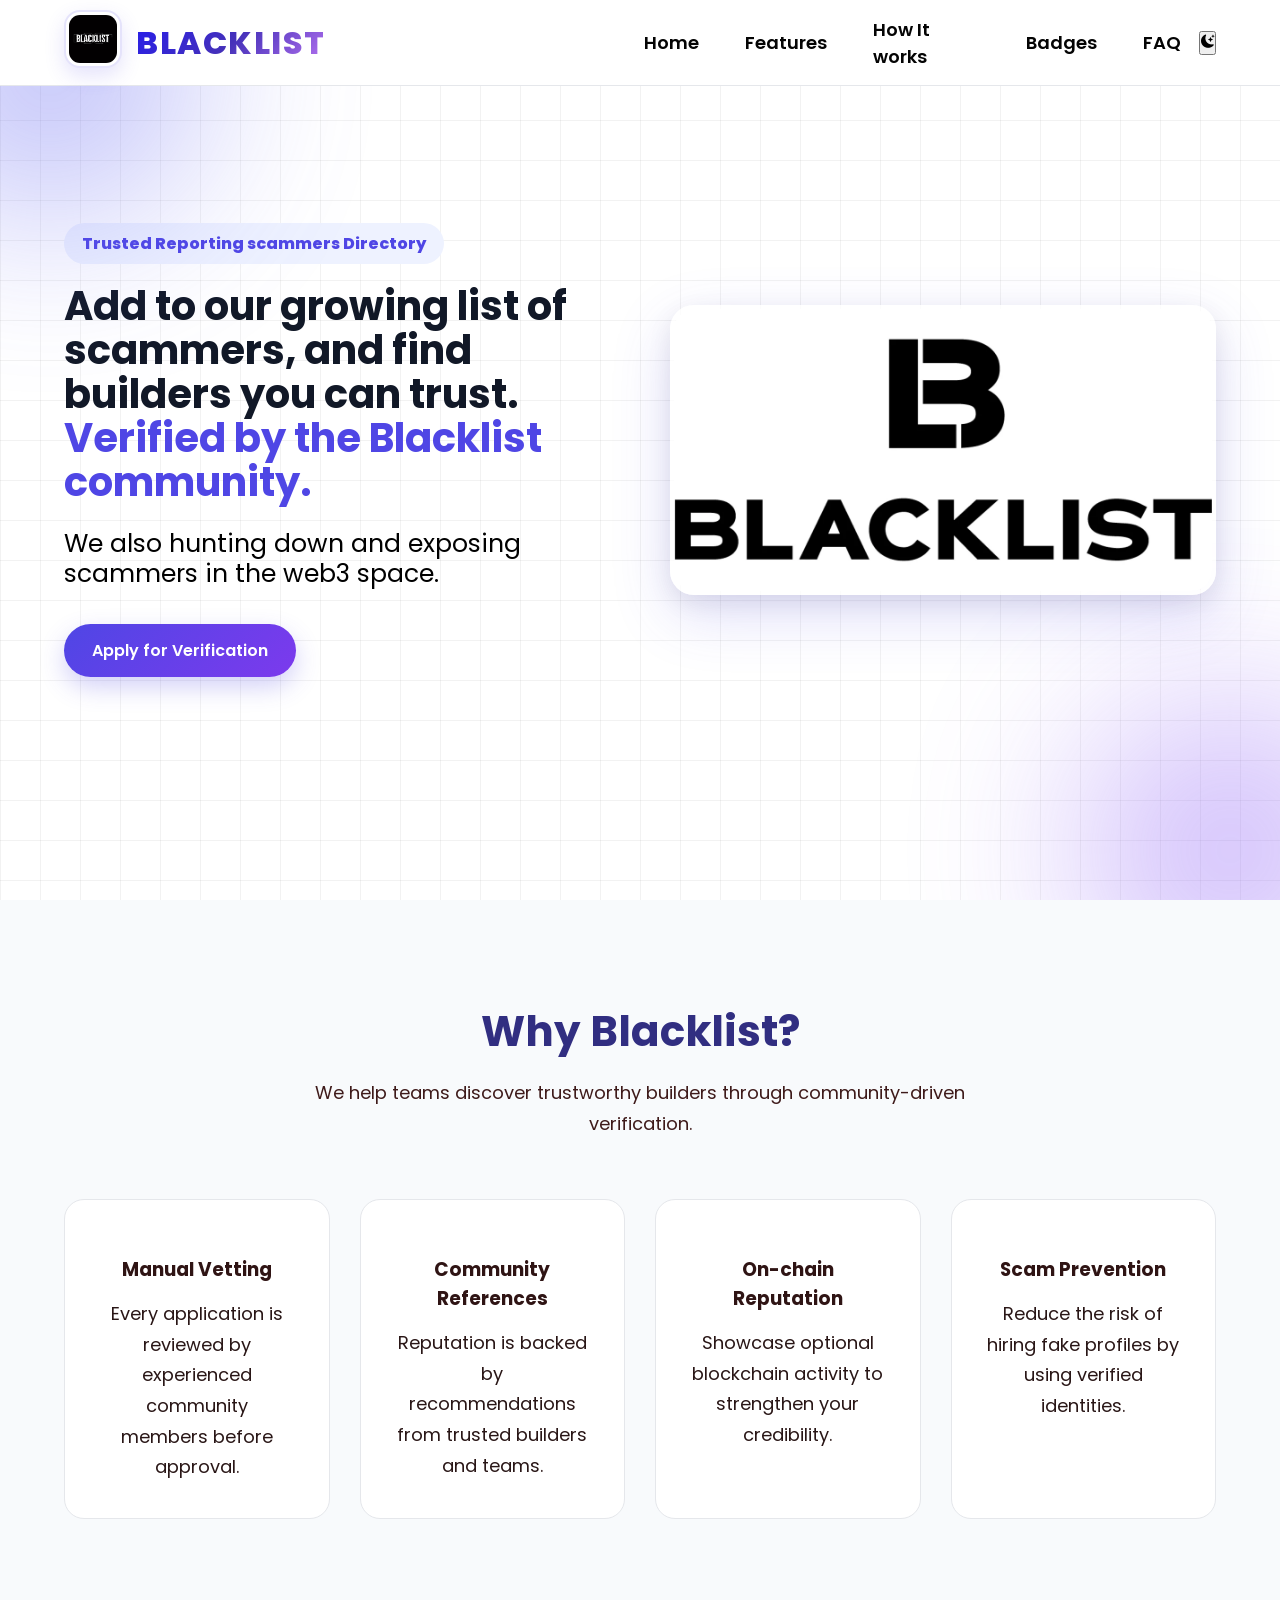
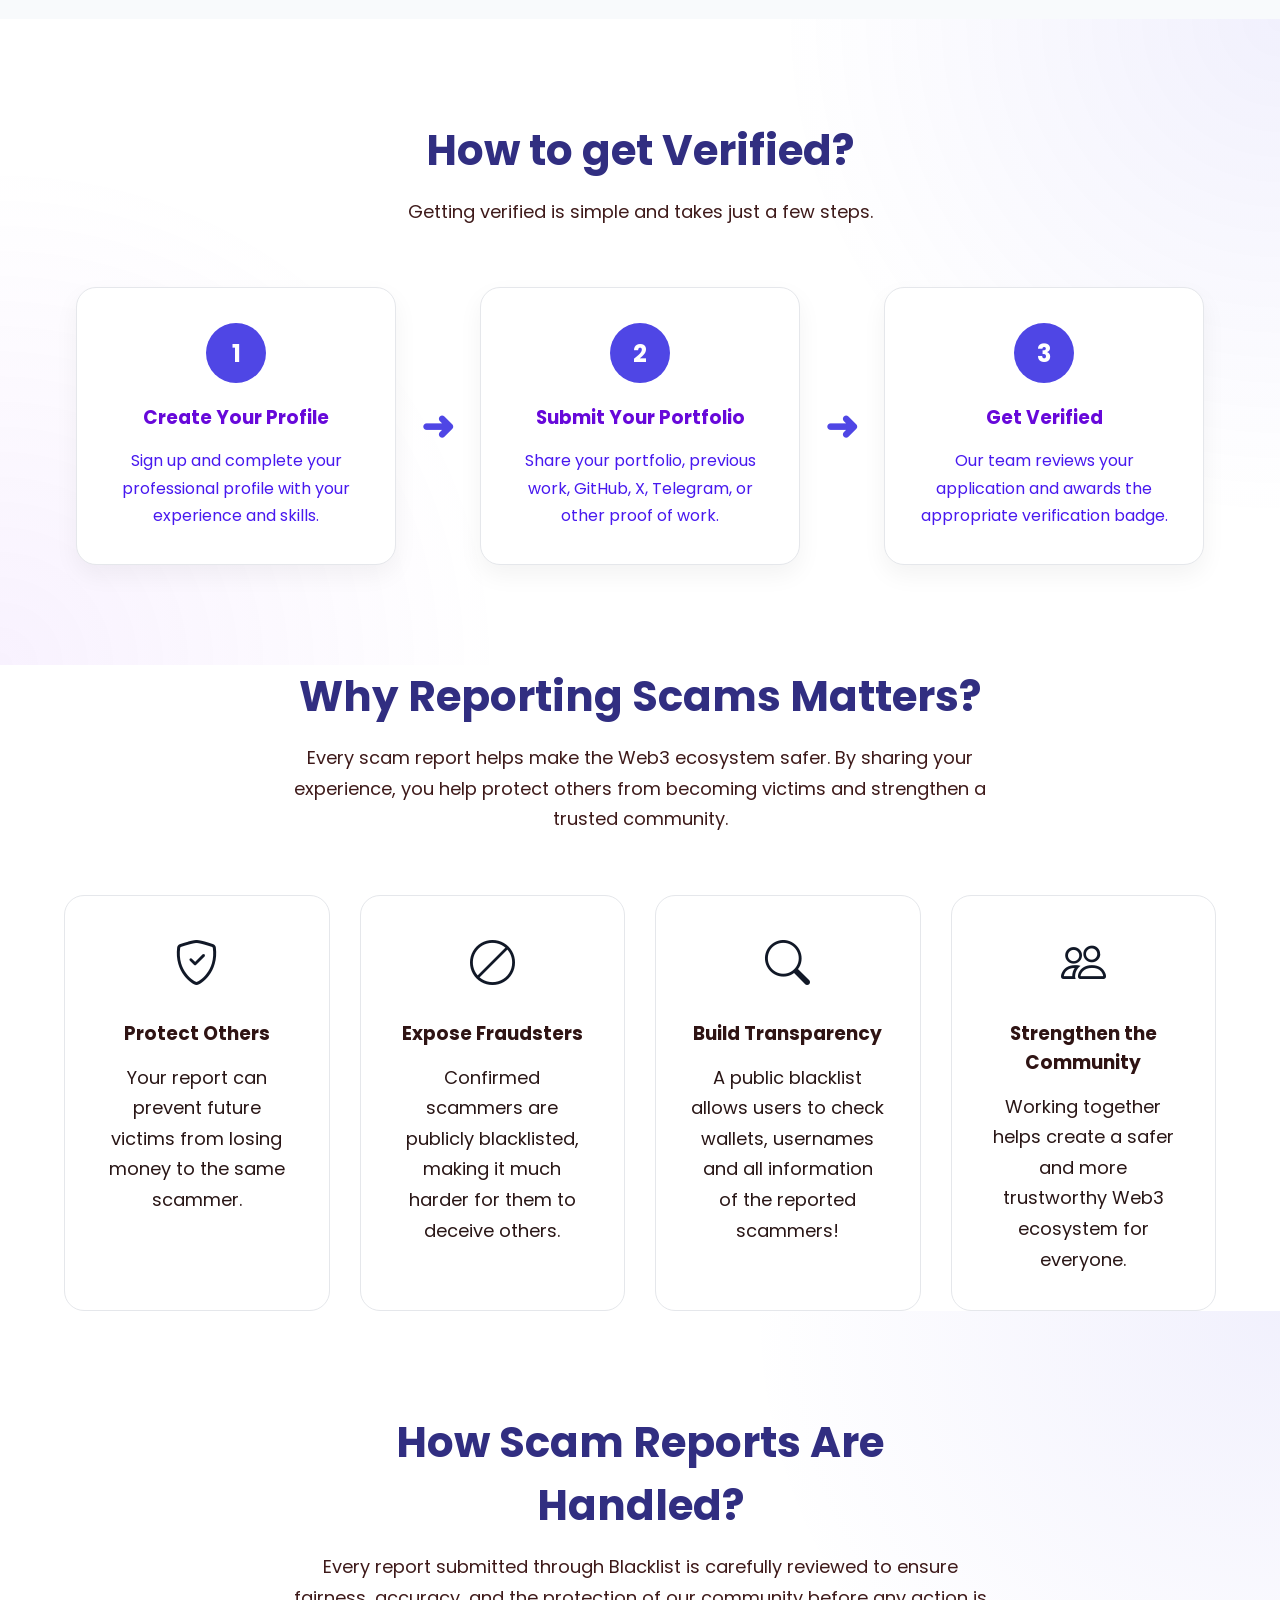
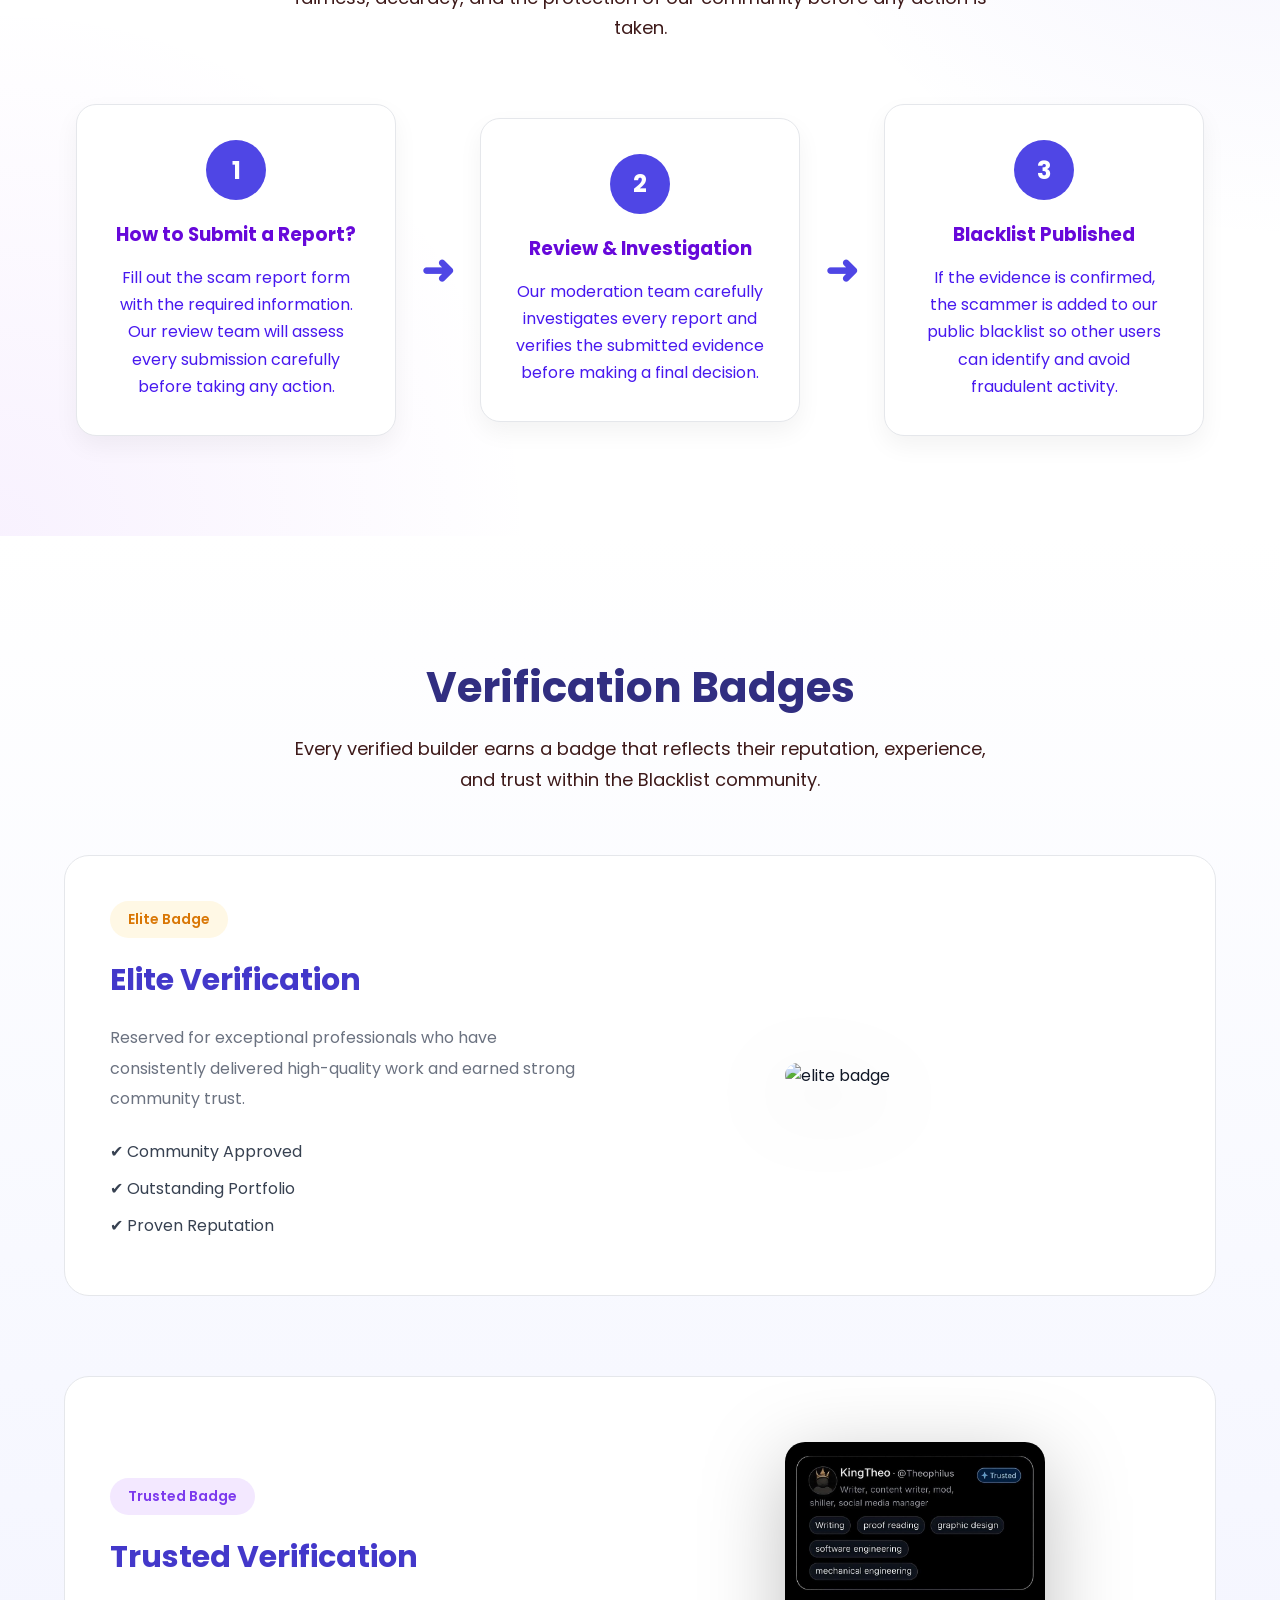
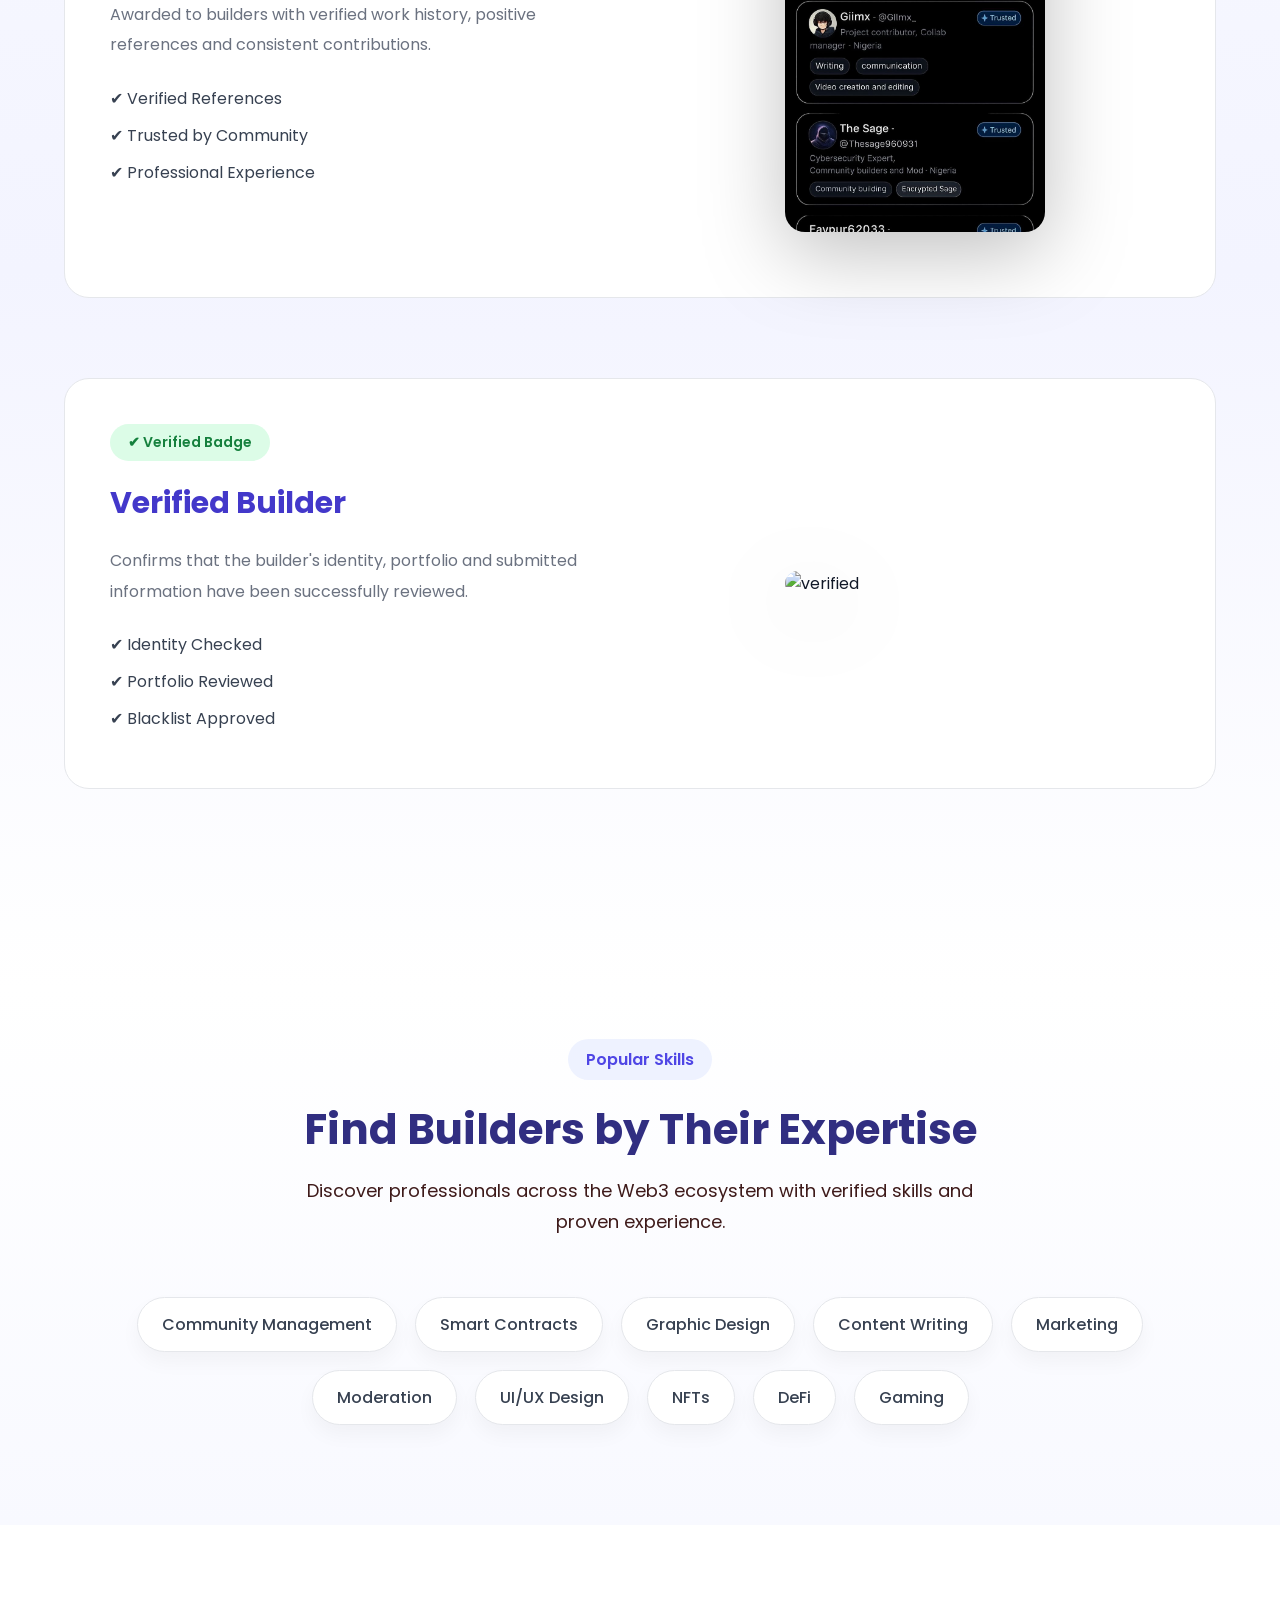
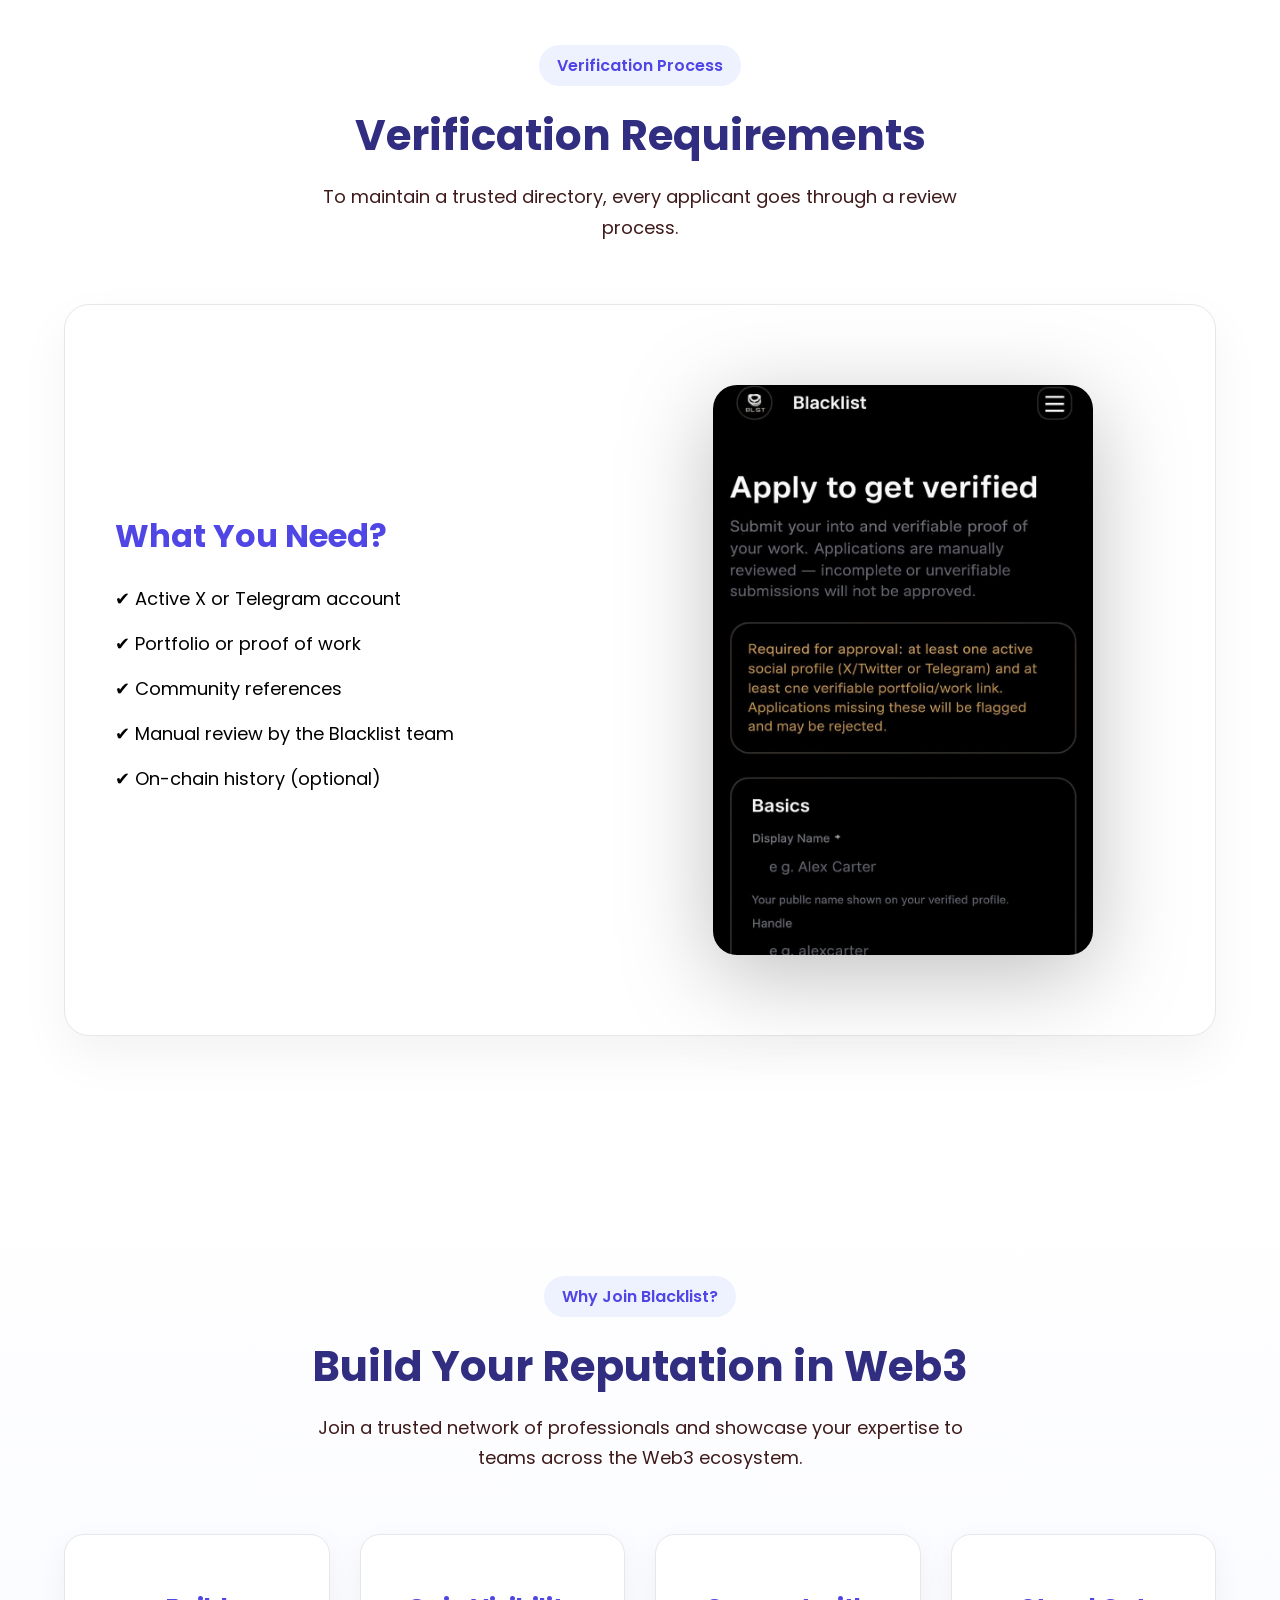
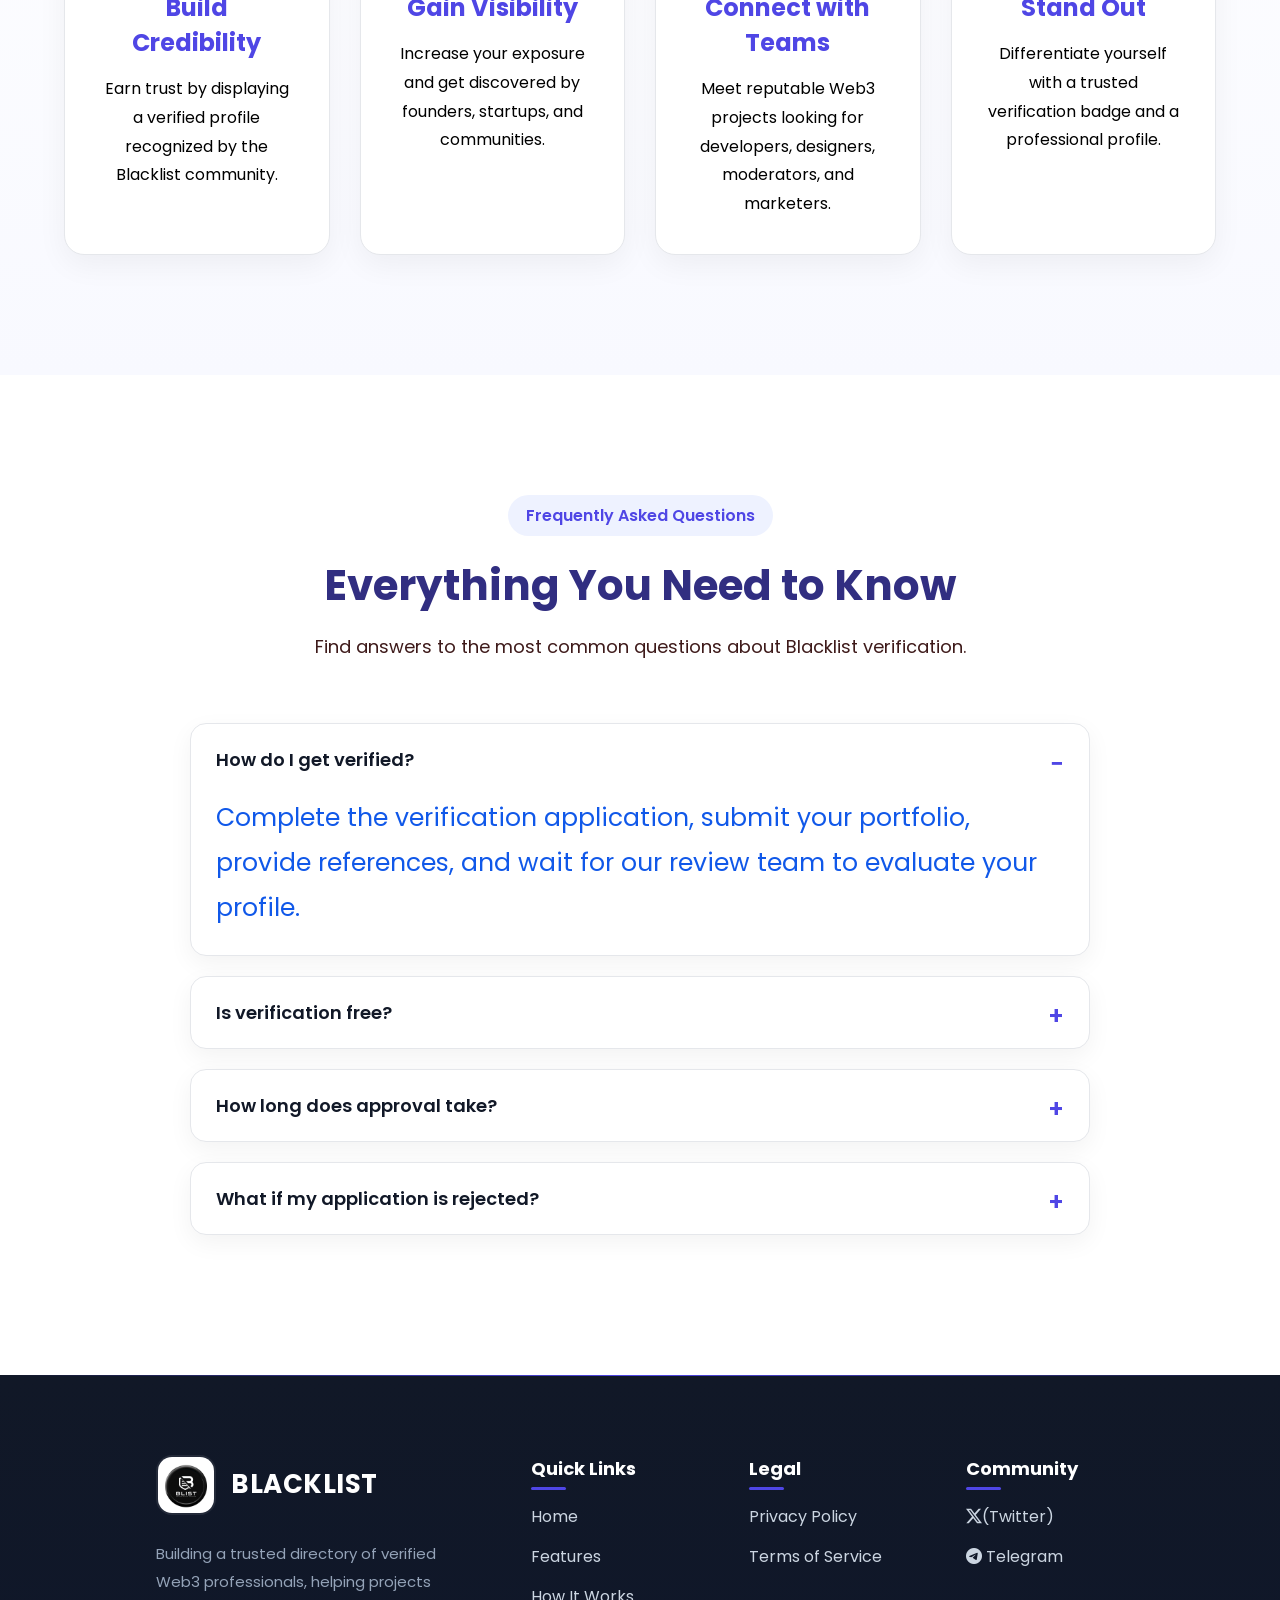
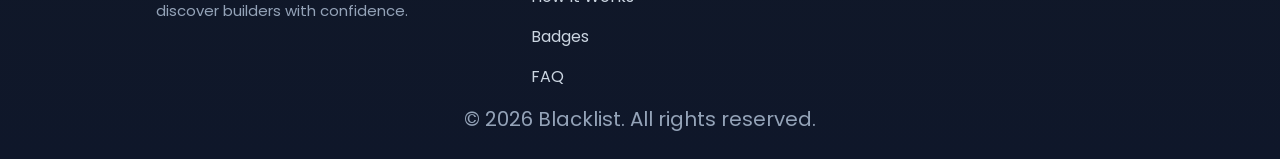
==== index.html @ cd0aa179 "Add files via upload" ====
<!DOCTYPE html>
<html lang="en">

<head>
    <meta charset="UTF-8">
    <meta name="viewport" content="width=device-width, initial-scale=1.0">
    <title>Blacklist</title>

    <link rel="stylesheet" href="https://cdn.jsdelivr.net/npm/bootstrap-icons@1.13.1/font/bootstrap-icons.min.css">

    <link rel="stylesheet" href="style.css">

    <link rel="preconnect" href="https://fonts.googleapis.com">
    <link rel="preconnect" href="https://fonts.gstatic.com" crossorigin>
    <link href="https://fonts.googleapis.com/css2?family=Poppins:wght@300;400;500;600;700&display=swap"
        rel="stylesheet">
</head>

<body>

    <header>

        <div class="container">

            <div class="brand">
                <div class="logo">
                    <img src="images/Blacklist3.jpg" alt="Blacklist Logo">
                </div>

                <h1>BLACKLIST</h1>
            </div>

            <nav id="navbar">
                <ul>
                    <li><a href="#home">Home</a></li>
                    <li><a href="#features">Features</a></li>
                    <li><a href="#works">How It works</a></li>
                    <li><a href="#badges">Badges</a></li>
                    <li><a href="#faq">FAQ</a></li>
                </ul>
            </nav>

            <button id="theme-toggle">
                <i class="bi bi-moon-stars-fill"></i>
            </button>

            <div class="menu-toggle" id="menu-toggle">☰</div>
        </div>

    </header>

    <section class="hero" id="home">

        <div class="glow glow1"></div>
        <div class="glow glow2"></div>

        <div class="container hero-content">

            <div class="hero-text">
                <span class="hero-tag">Trusted Reporting scammers Directory</span>

                <h1>
                    Add to our growing list of scammers, and find builders you can trust.
                    <span>Verified by the Blacklist community.</span>
                </h1>

                <p>
                    We also hunting down and exposing scammers in the web3 space.
                </p>

                <a href="https://verify.vampcatcoin.com" class="btn">Apply for Verification</a>
            </div>

            <div class="hero-image">
                <img src="images/blacklist2.webp" alt="Blacklist Hero">
            </div>

        </div>

    </section>

    <section class="why-blacklist" id="features">

        <div class="container">

            <div class="section-title">
                <h2>Why Blacklist?</h2>
                <p>
                    We help teams discover trustworthy builders through community-driven verification.
                </p>
            </div>

            <div class="features-grid">

                <div class="feature-card">
                    <div class="feature-icon"></div>
                    <h3>Manual Vetting</h3>
                    <p>
                        Every application is reviewed by experienced community members before approval.
                    </p>
                </div>

                <div class="feature-card">
                    <div class="feature-icon"></div>
                    <h3>Community References</h3>
                    <p>
                        Reputation is backed by recommendations from trusted builders and teams.
                    </p>
                </div>

                <div class="feature-card">
                    <div class="feature-icon"></div>
                    <h3>On-chain Reputation</h3>
                    <p>
                        Showcase optional blockchain activity to strengthen your credibility.
                    </p>
                </div>

                <div class="feature-card">
                    <div class="feature-icon"></div>
                    <h3>Scam Prevention</h3>
                    <p>
                        Reduce the risk of hiring fake profiles by using verified identities.
                    </p>
                </div>

            </div>

        </div>

    </section>

    <section class="how-it-works" id="works">

        <div class="container">

            <div class="section-title">
                <h2>How to get Verified?</h2>

                <p>
                    Getting verified is simple and takes just a few steps.
                </p>
            </div>

            <div class="steps">

                <div class="step-card">
                    <div class="step-number">1</div>

                    <h3>Create Your Profile</h3>

                    <p>
                        Sign up and complete your professional profile with your experience and skills.
                    </p>
                </div>

                <div class="arrow">➜</div>

                <div class="step-card">
                    <div class="step-number">2</div>

                    <h3>Submit Your Portfolio</h3>

                    <p>
                        Share your portfolio, previous work, GitHub, X, Telegram, or other proof of work.
                    </p>
                </div>

                <div class="arrow">➜</div>

                <div class="step-card">
                    <div class="step-number">3</div>

                    <h3>Get Verified</h3>

                    <p>
                        Our team reviews your application and awards the appropriate verification badge.
                    </p>
                </div>

            </div>

        </div>

    </section>

    <section class="why-reporting">

        <div class="container">

            <div class="section-title">

                <h2>Why Reporting Scams Matters?</h2>

                <p>
                    Every scam report helps make the Web3 ecosystem safer. By sharing your
                    experience, you help protect others from becoming victims and strengthen
                    a trusted community.
                </p>

            </div>

            <div class="features-grid">

                <div class="feature-card">
                    <div class="feature-icon">
                        <i class="bi bi-shield-check"></i>
                    </div>

                    <h3>Protect Others</h3>

                    <p>
                        Your report can prevent future victims from losing money to the
                        same scammer.
                    </p>
                </div>

                <div class="feature-card">
                    <div class="feature-icon">
                        <i class="bi bi-ban"></i>
                    </div>

                    <h3>Expose Fraudsters</h3>

                    <p>
                        Confirmed scammers are publicly blacklisted, making it much harder
                        for them to deceive others.
                    </p>
                </div>

                <div class="feature-card">
                    <div class="feature-icon">
                        <i class="bi bi-search"></i>
                    </div>

                    <h3>Build Transparency</h3>

                    <p>
                        A public blacklist allows users to check wallets, usernames and all information of the reported
                        scammers!
                    </p>
                </div>

                <div class="feature-card">
                    <div class="feature-icon">
                        <i class="bi bi-people"></i>
                    </div>

                    <h3>Strengthen the Community</h3>

                    <p>
                        Working together helps create a safer and more trustworthy Web3
                        ecosystem for everyone.
                    </p>
                </div>

            </div>

        </div>

    </section>

    <section class="how-it-works" id="scam-reporting">

        <div class="container">

            <div class="section-title">


                <h2>How Scam Reports Are Handled?</h2>

                <p>
                    Every report submitted through Blacklist is carefully reviewed to ensure fairness,
                    accuracy, and the protection of our community before any action is taken.
                </p>

            </div>

            <div class="steps">

                <div class="step-card">
                    <div class="step-number">1</div>

                    <h3>How to Submit a Report?</h3>

                    <p>

                        Fill out the scam report form with the required information. Our review team will assess every
                        submission carefully before taking any action.

                    </p>
                </div>

                <div class="arrow">➜</div>

                <div class="step-card">
                    <div class="step-number">2</div>

                    <h3>Review & Investigation</h3>

                    <p>
                        Our moderation team carefully investigates every report and verifies the submitted
                        evidence before making a final decision.
                    </p>
                </div>

                <div class="arrow">➜</div>

                <div class="step-card">
                    <div class="step-number">3</div>

                    <h3>Blacklist Published</h3>

                    <p>
                        If the evidence is confirmed, the scammer is added to our public blacklist so other
                        users can identify and avoid fraudulent activity.
                    </p>
                </div>

            </div>

        </div>

    </section>


    <section class="badge-system" id="badges">

        <div class="container">

            <div class="section-title">
                <h2>Verification Badges</h2>
                <p>
                    Every verified builder earns a badge that reflects their reputation,
                    experience, and trust within the Blacklist community.
                </p>
            </div>


            <div class="badge-card">

                <div class="badge-content">

                    <span class="badge-label elite-label">Elite Badge</span>

                    <h3>Elite Verification</h3>

                    <p>
                        Reserved for exceptional professionals who have consistently
                        delivered high-quality work and earned strong community trust.
                    </p>

                    <ul>
                        <li>✔ Community Approved</li>
                        <li>✔ Outstanding Portfolio</li>
                        <li>✔ Proven Reputation</li>
                    </ul>

                </div>

                <div class="badge-image">
                    <img src="images/Badges1.jpg" alt="elite badge">
                </div>

            </div>


            <div class="badge-card reverse">

                <div class="badge-image">
                    <img src="images/Badge2.jpg" alt="trust badge">
                </div>

                <div class="badge-content">

                    <span class="badge-label trusted-label">Trusted Badge</span>

                    <h3>Trusted Verification</h3>

                    <p>
                        Awarded to builders with verified work history,
                        positive references and consistent contributions.
                    </p>

                    <ul>
                        <li>✔ Verified References</li>
                        <li>✔ Trusted by Community</li>
                        <li>✔ Professional Experience</li>
                    </ul>

                </div>

            </div>


            <div class="badge-card">

                <div class="badge-content">

                    <span class="badge-label verified-label">✔ Verified Badge</span>

                    <h3>Verified Builder</h3>

                    <p>
                        Confirms that the builder's identity, portfolio and
                        submitted information have been successfully reviewed.
                    </p>

                    <ul>
                        <li>✔ Identity Checked</li>
                        <li>✔ Portfolio Reviewed</li>
                        <li>✔ Blacklist Approved</li>
                    </ul>

                </div>

                <div class="badge-image">
                    <img src="images/Badges1.jpg" alt="verified">
                </div>

            </div>

        </div>

    </section>

    <section class="skills-showcase">

        <div class="container">

            <div class="section-title">

                <span class="section-tag">Popular Skills</span>

                <h2>Find Builders by Their Expertise</h2>

                <p>
                    Discover professionals across the Web3 ecosystem with verified skills and proven experience.
                </p>

            </div>

            <div class="skills-cloud">

                <span>Community Management</span>
                <span>Smart Contracts</span>
                <span>Graphic Design</span>
                <span>Content Writing</span>
                <span>Marketing</span>
                <span>Moderation</span>
                <span>UI/UX Design</span>
                <span>NFTs</span>
                <span>DeFi</span>
                <span>Gaming</span>

            </div>

        </div>

    </section>

    <section class="verification-requirements" id="requirements">

        <div class="container">

            <div class="section-title">
                <span class="section-tag">Verification Process</span>

                <h2>Verification Requirements</h2>

                <p>
                    To maintain a trusted directory, every applicant goes through a review process.
                </p>
            </div>

            <div class="requirements-card">

                <div class="requirements-left">
                    <h3>What You Need?</h3>

                    <ul>
                        <li>✔ Active X or Telegram account</li>
                        <li>✔ Portfolio or proof of work</li>
                        <li>✔ Community references</li>
                        <li>✔ Manual review by the Blacklist team</li>
                        <li>✔ On-chain history (optional)</li>
                    </ul>

                </div>

                <div class="requirements-right">
                    <img src="images/Blacklist4.jpg" alt="Verification Process">
                </div>

            </div>

        </div>

    </section>

    <section class="why-join">

        <div class="container">

            <div class="section-title">

                <span class="section-tag">Why Join Blacklist?</span>

                <h2>Build Your Reputation in Web3</h2>

                <p>
                    Join a trusted network of professionals and showcase your expertise to teams across the Web3
                    ecosystem.
                </p>

            </div>

            <div class="join-grid">

                <div class="join-card">
                    <div class="join-icon"></div>

                    <h3>Build Credibility</h3>

                    <p>
                        Earn trust by displaying a verified profile recognized by the Blacklist community.
                    </p>
                </div>

                <div class="join-card">
                    <div class="join-icon"></div>

                    <h3>Gain Visibility</h3>

                    <p>
                        Increase your exposure and get discovered by founders, startups, and communities.
                    </p>
                </div>

                <div class="join-card">
                    <div class="join-icon"></div>

                    <h3>Connect with Teams</h3>

                    <p>
                        Meet reputable Web3 projects looking for developers, designers, moderators, and marketers.
                    </p>
                </div>

                <div class="join-card">
                    <div class="join-icon"></div>

                    <h3>Stand Out</h3>

                    <p>
                        Differentiate yourself with a trusted verification badge and a professional profile.
                    </p>
                </div>

            </div>

        </div>

    </section>

    <section class="faq" id="faq">

        <div class="container">

            <div class="section-title">

                <span class="section-tag">Frequently Asked Questions</span>

                <h2>Everything You Need to Know</h2>

                <p>
                    Find answers to the most common questions about Blacklist verification.
                </p>

            </div>

            <div class="faq-container">

                <details class="faq-item" open>
                    <summary>How do I get verified?</summary>

                    <p>
                        Complete the verification application, submit your portfolio,
                        provide references, and wait for our review team to evaluate your profile.
                    </p>
                </details>

                <details class="faq-item">
                    <summary>Is verification free?</summary>

                    <p>
                        Yes. During the initial launch, verification is completely free for all applicants.
                    </p>
                </details>

                <details class="faq-item">
                    <summary>How long does approval take?</summary>

                    <p>
                        Most applications are reviewed within working days, depending on application volume.
                    </p>
                </details>

                <details class="faq-item">
                    <summary>What if my application is rejected?</summary>

                    <p>
                        You'll receive feedback where possible and give you a chance to improve your application before
                        submitting again.
                    </p>
                </details>

            </div>

        </div>

    </section>


    <footer class="footer">

        <div class="container">

            <div class="footer-grid">

                <div class="footer-brand">

                    <div class="footer-logo">
                        <img src="images/Blacklist.jpeg" alt="Blacklist Logo">
                        <h3>BLACKLIST</h3>
                    </div>

                    <p>
                        Building a trusted directory of verified Web3 professionals,
                        helping projects discover builders with confidence.
                    </p>

                </div>

                <div class="footer-links">

                    <h4>Quick Links</h4>

                    <ul>
                        <li><a href="#home">Home</a></li>
                        <li><a href="#features">Features</a></li>
                        <li><a href="#works">How It Works</a></li>
                        <li><a href="#badges">Badges</a></li>
                        <li><a href="#faq">FAQ</a></li>
                    </ul>

                </div>

                <div class="footer-links">

                    <h4>Legal</h4>

                    <ul>
                        <li><a href="privacy.html">Privacy Policy</a></li>
                        <li><a href="terms.html">Terms of Service</a></li>
                    </ul>

                </div>

                <div class="footer-links">

                    <h4>Community</h4>

                    <ul>

                        <li>
                            <a href="https://x.com/blistSOL" target="_blank">
                                <i class="bi bi-twitter-x"></i>(Twitter)
                            </a>
                        </li>

                        <li>
                            <a href="https://t.me/VampCatCoinSOL" target="_blank">
                                <i class="bi bi-telegram"></i> Telegram
                            </a>
                        </li>
                    </ul>

                </div>

            </div>

            <div class="footer-bottom">

                <p>
                    © 2026 Blacklist. All rights reserved.
                </p>
            </div>

        </div>

    </footer>

    <script src="script.js"></script>

</body>

</html>
---- style.css ----
*{
    margin:0;
    padding:0;
    box-sizing:border-box;
    font-family:Poppins,sans-serif;
}

body{
    background:#fff;
    color:#111827;
}

.container{
    width:90%;
    max-width:1200px;
    margin:auto;
}


header{
    position:fixed;
    top:0;
    left:0;
    width:100%;
    background:#fff;
    border-bottom:1px solid #e5e7eb;
    z-index:1000;
}

header .container{
    display:flex;
    align-items:center;
    height:85px;
}

.brand{
    display:flex;
    align-items:center;
    gap:14px;
}

.logo img{
    width:58px;
    height:58px;
    object-fit:cover;
    border-radius:16px;
    border:2px solid rgba(79,70,229,.15);
    padding:3px;
    background:#fff;
    box-shadow:0 8px 20px rgba(79,70,229,.15);
    transition:all .35s ease;
}

.logo img:hover{
    transform:rotate(-5deg) scale(1.08);
    box-shadow:0 12px 30px rgba(79,70,229,.25);
}

.brand h1{
    font-size:32px;
    font-weight:800;
    letter-spacing:1.5px;
    text-transform:uppercase;

    background:linear-gradient(135deg,#281ee8,#4531b9,#b170ee);
    -webkit-background-clip:text;
    background-clip:text;
    -webkit-text-fill-color:transparent;

    margin:0;
    line-height:1;
}


nav{
    margin-left: 300px; 
}

nav ul{
    display:flex;
    align-items:center;
    list-style:none;
    gap:10px;
}

nav ul li a{
    display:block;
    padding:10px 18px;
    border-radius:50px;
    text-decoration:none;
    color:#040404;
    font-size:18px;
    font-weight:600;
    transition:all .3s ease;
}

nav ul li a:hover{
    background:#EEF2FF;
    color:#1d13dc;
}


.hero{
    position:relative;
    overflow:hidden;
    min-height:100vh;
    display:flex;
    align-items:center;
    background:#fff;
    background-image:
        linear-gradient(rgba(0,0,0,.05) 1px, transparent 1px),
        linear-gradient(90deg, rgba(0,0,0,.05) 1px, transparent 1px);
    background-size:40px 40px;
}

.hero-content{
    display:flex;
    justify-content:space-between;
    align-items:center;
    gap:60px;
}

.hero-text{
    flex:1;
}

.hero-tag{
    display:inline-block;
    padding:8px 18px;
    border-radius:30px;
    background:#eef2ff;
    color:#4f46e5;
    margin-bottom:20px;
    font-weight:800;
    cursor:pointer;

    transition:
        transform 0.35s ease,
        box-shadow 0.35s ease,
        background 0.35s ease,
        color 0.35s ease;
}

.hero-tag:hover{
    background:linear-gradient(135deg, #6366f1, #8b5cf6);
    color:#fff;
    transform:translateY(-4px) scale(1.05);
    box-shadow:
        0 12px 30px rgba(99,102,241,.35),
        0 4px 10px rgba(0,0,0,.12);
}

.hero-tag:active{
    transform:translateY(-1px) scale(0.98);
}

.hero h1{
    font-size:40px;
    line-height:1.1;
    margin-bottom:25px;
}

.hero h1 span{
    color:#4f46e5;
}

.hero p{
    font-size:25px;
    color:#000000;
    margin-bottom:35px;
    max-width:550px;
    line-height:1.2;
}


.hero-image{
    flex:1;
    display:flex;
    justify-content:center;
    align-items:center;
    position:relative;
}

.hero-image img{
    width:100%;
    max-width:580px;
    border-radius:24px;
    object-fit:cover;
    box-shadow:
        0 20px 60px rgba(79,70,229,.18),
        0 8px 24px rgba(0,0,0,.08);
    border:4px solid rgba(255,255,255,.8);
    transition:all .4s ease;
    animation:float 5s ease-in-out infinite;
}

.hero-image img:hover{
    transform:translateY(-10px) scale(1.9);
    box-shadow:
        0 30px 80px rgba(79,70,229,.25),
        0 12px 30px rgba(0,0,0,.12);
}

@keyframes float{

    0%{
        transform:translateY(0);
    }
    30%{
        transform:translateY(-20px);
    }
    100%{
        transform:translateY(0);
    }

}

/*================ CTA BUTTON ================*/

.btn{
    display:inline-flex;
    align-items:center;
    justify-content:center;
    padding:14px 28px;
    background:linear-gradient(135deg,#4F46E5,#7C3AED);
    color:#fff;
    text-decoration:none;
    font-size:16px;
    font-weight:600;
    border-radius:50px;
    box-shadow:0 10px 25px rgba(79,70,229,.25);
    transition:all .35s ease;
    cursor:pointer;
}

.btn:hover{
    transform:translateY(-3px);
    box-shadow:0 18px 35px rgba(79,70,229,.35);
    background:linear-gradient(135deg,#4338CA,#6D28D9);
}

.btn:active{
    transform:translateY(0);
    box-shadow:0 6px 15px rgba(79,70,229,.25);
}

.glow{
    position:absolute;
    width:300px;
    height:300px;
    border-radius:50%;
    filter:blur(90px);
    opacity:.4;
    animation:float 8s ease-in-out infinite;
}

.glow1{
    background:#6366f1;
    top:-80px;
    left:-100px;
}

.glow2{
    background:#8b5cf6;
    bottom:-100px;
    right:-100px;
}

@keyframes float{
    0%,100%{
        transform:translateY(0);
    }
    50%{
        transform:translateY(40px);
    }
}

.why-blacklist{
    padding:100px 0;
    background:#f8fafc;
}

.section-title{
    text-align:center;
    max-width:700px;
    margin:0 auto 60px;
}

.section-title h2{
    font-size:42px;
    margin-bottom:15px;
    color:#431d1d;
}

.section-title p{
    color:#3e1a1a;
    line-height:1.7;
    font-size:18px;
}

.features-grid{
    display:grid;
    grid-template-columns:repeat(auto-fit,minmax(250px,1fr));
    gap:30px;
}

.feature-card{
    background:#fff;
    padding:35px;
    border-radius:20px;
    text-align:center;
    transition:.3s;
    border:1px solid #e5e7eb;
}

.feature-card:hover{
    transform:translateY(-10px);
    box-shadow:0 20px 40px rgba(0, 0, 0, 0.08);
}

.feature-icon{
    font-size:45px;
    margin-bottom:20px;
}

.feature-card h3{
    margin-bottom:15px;
    color:#2f1414;
}

.feature-card p{
    color:#291616;
    line-height:1.7;
    font-size: 18px;
}

.how-it-works{
    padding:100px 0;
    background:
        radial-gradient(circle at top right, rgba(79,70,229,.08), transparent 35%),
        radial-gradient(circle at bottom left, rgba(168,85,247,.08), transparent 35%),
        #ffffff;
    }

.steps{
    display:flex;
    justify-content:center;
    align-items:center;
    gap:25px;
    flex-wrap:wrap;
}

.step-card{
    background:#fff;
    border:1px solid #e5e7eb;
    border-radius:20px;
    padding:35px;
    max-width:320px;
    text-align:center;
    transition:.3s;
    box-shadow:0 10px 25px rgba(0,0,0,.05);
}

.step-card:hover{
    transform:translateY(-8px);
    box-shadow:0 20px 40px rgba(0,0,0,.08);
}

.step-number{
    width:60px;
    height:60px;
    margin:0 auto 20px;
    border-radius:50%;
    background:#4F46E5;
    color:#fff;
    display:flex;
    align-items:center;
    justify-content:center;
    font-size:24px;
    font-weight:700;
}

.step-card h3{
    margin-bottom:15px;
    color:#6708da;
}

.step-card p{
    color:#4819ef;
    line-height:1.7;
}

.arrow{
    font-size:40px;
    color:#4F46E5;
    font-weight:bold;
}

.badge-system{
    padding:120px 0;
    position:relative;
    overflow:hidden;

    background:
    linear-gradient(
        180deg,
        #ffffff 0%,
        #f8f9ff 35%,
        #f3f4ff 65%,
        #ffffff 100%
    );
}

.badge-card{
    display:flex;
    justify-content:space-between;
    align-items:center;
    gap:80px;
    margin-bottom:80px;
    background:#fff;
    padding:45px;
    border-radius:25px;
    border:1px solid #e5e7eb;
    transition:.4s;
}

.badge-card:hover{
    transform:translateY(-8px);
    box-shadow:
    0 20px 60px rgba(79,70,229,.10);

}

.reverse{
    flex-direction:row-reverse;
}

.badge-content{

    flex:1;

}

.badge-label{

    display:inline-block;
    padding:8px 18px;
    border-radius:30px;
    margin-bottom:20px;
    font-size:14px;
    font-weight:600;

}

.elite-label{

    background:#FFF8E5;
    color:#D97706;

}

.trusted-label{

    background:#F3E8FF;
    color:#7C3AED;

}

.verified-label{

    background:#DCFCE7;
    color:#15803D;

}

.badge-content h3{

    font-size:40px;
    margin-bottom:20px;

}

.badge-content p{

    color:#6B7280;
    line-height:1.9;
    margin-bottom:25px;

}

.badge-content ul{

    list-style:none;

}

.badge-content li{

    margin:12px 0;
    color:#374151;

}

.section-title h2{
    font-size:42px;
    color:#312E81; 
    font-weight:700;
}


.badge-content h3{
    font-size:40px;
    color:#4338CA;
    font-weight:700;
    margin-bottom:20px;
}

.badge-image{
    flex:1;
    display:flex;
    justify-content:center;
    align-items:center;
    position:relative;
    padding:20px;
}

.badge-image img{
    width:100%;
    max-width:260px;
    border-radius:20px;
    object-fit:cover;
    transition:all .5s ease;
    filter:drop-shadow(0 20px 40px rgba(0,0,0,.25));
    animation:float 5s ease-in-out infinite;
}


.badge-card:hover .badge-image img{
    transform:translateY(-10px) scale(1.05);
    filter:drop-shadow(0 30px 60px rgba(0,0,0,.35));
}


@keyframes float{
    0%{
        transform:translateY(0);
    }
    50%{
        transform:translateY(-12px);
    }
    100%{
        transform:translateY(0);
    }
}

.badge-content h3{

    font-size:30px;

}


.skills-showcase{

    padding:50px 0 100px;
    background:
    linear-gradient(
        180deg,
        #ffffff,
        #f8f9ff
    );

}

.section-tag{

    display:inline-block;
    padding:8px 18px;
    border-radius:50px;
    background:#EEF2FF;
    color:#4F46E5;
    font-weight:600;
    margin-bottom:18px;

}

.skills-cloud{

    display:flex;
    justify-content:center;
    flex-wrap:wrap;
    gap:18px;
    margin-top:60px;

}

.skills-cloud span{

    padding:14px 24px;
    border-radius:50px;
    background:#ffffff;
    border:1px solid #E5E7EB;
    color:#374151;
    font-weight:500;
    cursor:pointer;
    transition:.35s;
    box-shadow:0 10px 20px rgba(0,0,0,.04);

}

.skills-cloud span:hover{

    background:#4F46E5;
    color:#ffffff;
    transform:translateY(-6px);
    box-shadow:0 15px 35px rgba(79,70,229,.25);

}

.verification-requirements{
    padding:120px 0;
    background:#ffffff;
}

.requirements-card{
    display:flex;
    align-items:center;
    justify-content:space-between;
    gap:60px;
    background:#fff;
    border:1px solid #E5E7EB;
    border-radius:25px;
    padding:50px;
    box-shadow:0 20px 50px rgba(0,0,0,.05);
}

.requirements-left{
    flex:1;
}

.requirements-left h3{
    font-size:32px;
    color:#4F46E5;
    margin-bottom:25px;
}

.requirements-left ul{
    list-style:none;
    margin-bottom:35px;
}

.requirements-left li{
    margin:18px 0;
    font-size:18px;
    color:#010101;
}

.requirements-right{
    flex:1;
    display:flex;
    justify-content:center;
    align-items:center;
    position:relative;
    padding:30px;
}

.requirements-right::before{
    content:'';
    position:absolute;
    width:340px;
    height:340px;
    background:radial-gradient(circle,
        rgba(0,255,255,.15),
        transparent 70%);
    border-radius:50%;
    filter:blur(35px);
    z-index:-1;
}

.requirements-right img{
    width:100%;
    max-width:380px;
    border-radius:24px;
    object-fit:cover;
    transition:all .5s ease;
    filter:drop-shadow(0 20px 45px rgba(0,0,0,.25));
    animation:floatImage 6s ease-in-out infinite;
}

.requirements-right img:hover{
    transform:translateY(-12px) scale(1.05);
    filter:drop-shadow(0 30px 60px rgba(0,0,0,.35));
}


@keyframes floatImage{
    0%{
        transform:translateY(0);
    }
    50%{
        transform:translateY(-12px);
    }
    100%{
        transform:translateY(0);
    }
}

.why-join{
    padding:120px 0;
    background:linear-gradient(180deg,#ffffff,#f8f9ff);
}

.join-grid{
    display:grid;
    grid-template-columns:repeat(auto-fit,minmax(250px,1fr));
    gap:30px;
    margin-top:60px;
}

.join-card{
    background:#fff;
    border:1px solid #E5E7EB;
    border-radius:20px;
    padding:35px;
    text-align:center;
    transition:.35s;
    box-shadow:0 10px 30px rgba(0,0,0,.05);
}

.join-card:hover{
    transform:translateY(-10px);
    box-shadow:0 20px 45px rgba(79,70,229,.12);
}

.join-icon{
    font-size:48px;
    margin-bottom:20px;
}

.join-card h3{
    font-size:24px;
    color:#4F46E5;
    margin-bottom:15px;
}

.join-card p{
    color:#000000;
    line-height:1.8;
}


.faq{
    padding:120px 0;
    background:#fff;
}

.faq-container{
    max-width:900px;
    margin:60px auto 0;
}

.faq-item{
    margin-bottom:20px;
    border:1px solid #E5E7EB;
    border-radius:16px;
    overflow:hidden;
    background:#fff;
    box-shadow:0 8px 25px rgba(0,0,0,.05);
    transition:.3s;
}

.faq-item:hover{
    box-shadow:0 15px 35px rgba(79,70,229,.10);
}

.faq-item summary{
    padding:22px 25px;
    font-size:18px;
    font-weight:600;
    cursor:pointer;
    list-style:none;
    color:#111827;
    position:relative;
}

.faq-item summary::-webkit-details-marker{
    display:none;
}

.faq-item summary::after{
    content:"+";
    position:absolute;
    right:25px;
    font-size:24px;
    color:#4F46E5;
    transition:.3s;
}

.faq-item[open] summary::after{
    content:"−";
}

.faq-item p{
    padding:0 25px 25px;
    color:#1058e9;
    line-height:1.8;
    font-size: 25px;
}

/*================ FOOTER ================*/

.footer{
    background:linear-gradient(180deg,#111827 0%,#0F172A 100%);
    color:#CBD5E1;
    padding:80px 8% 25px;
    position:relative;
    overflow:hidden;
}

.footer::before{
    content:"";
    position:absolute;
    top:0;
    left:0;
    width:100%;
    height:1px;
    background:linear-gradient(90deg,transparent,#4F46E5,transparent);
}

.footer-grid{
    display:grid;
    grid-template-columns:2fr 1fr 1fr 1fr;
    gap:60px;
    align-items:flex-start;
}

.footer-logo{
    display:flex;
    align-items:center;
    gap:15px;
    margin-bottom:25px;
}

.footer-logo img{
    width:60px;
    height:60px;
    object-fit:cover;
    border-radius:16px;
    border:2px solid rgba(255,255,255,.08);
    transition:.35s;
}

.footer-logo img:hover{
    transform:rotate(-5deg) scale(1.05);
}

.footer-logo h3{
    color:#fff;
    font-size:26px;
    font-weight:700;
    letter-spacing:.5px;
}

.footer-brand p{
    color:#94A3B8;
    line-height:1.9;
    max-width:380px;
    font-size:15px;
}

.footer-links h4{
    color:#fff;
    font-size:18px;
    margin-bottom:22px;
    position:relative;
    display:inline-block;
}

.footer-links h4::after{
    content:"";
    position:absolute;
    left:0;
    bottom:-8px;
    width:35px;
    height:3px;
    border-radius:10px;
    background:#4F46E5;
}

.footer-links ul{
    list-style:none;
    padding:0;
}

.footer-links li{
    margin-bottom:15px;
}

.footer-links a{
    color:#CBD5E1;
    text-decoration:none;
    transition:all .3s ease;
    display:inline-block;
}

.footer-links a:hover{
    color:#818CF8;
    transform:translateX(6px);
}

.footer-bottom{
    display:flex;
    justify-content:center;
    align-items:center;
}

.footer-bottom p{
    color:#94A3B8;
    font-size:14px;
    text-align:center;
    margin:0;
}

.footer-bottom p{
    color:#94A3B8;
    font-size:20px;
}

.footer-bottom a{
    color:#818CF8;
    text-decoration:none;
    transition:.3s;
}

.footer-bottom a:hover{
    color:#fff;
}


.page-header{
    background:#4F46E5;
    color:#fff;
    padding: 0px 0 0px;
    text-align:center;
}

.page-header h1{
    font-size:48px;
}

.legal-page{
    padding:80px 0;
}

.legal-page h2{
    margin-top:40px;
    margin-bottom:15px;
    color:#111827;
}

.legal-page p,
.legal-page li{
    color:#4B5563;
    line-height:1.9;
    font-size:17px;
}

.legal-page ul{
    margin-left:25px;
}


.menu-toggle{
    display:none;
    font-size:30px;
    cursor:pointer;
    color:#4F46E5;
}

@media (max-width:768px){

    .menu-toggle{
        display:block;
    }

    nav{
        display:none;
        position:absolute;
        top:85px;
        left:0;
        width:40%;
        background:#fff;
        padding:20px 0;
    }

    nav.active{
        display:block;
    }

    nav ul{
        flex-direction:column;
        gap: 5px;
        text-align:center;
    }

    .btn{
        display:none;
    }
}

.theme-toggle{
    font-size:24px;
    margin-left:20px;
    cursor:pointer;
    transition:.3s;
}

.theme-toggle:hover{
    transform:rotate(20deg);
}

body.dark{
    background:#0F172A;
    color:#F9FAFB;
}

body.dark header{
    background:#111827;
    border-bottom:1px solid #1F2937;
}

body.dark nav{
    background:#111827;
}

body.dark nav a{
    color:#F9FAFB;
}


body.dark .hero,
body.dark .why-blacklist,
body.dark .how-it-works,
body.dark .badge-system,
body.dark .skills-showcase,
body.dark .verification-requirements,
body.dark .why-join,
body.dark .faq{
    background:#060a14;
}

body.dark h2,
body.dark h3{
    color:#fff;
}

body.dark p{
    color:#D1D5DB;
}
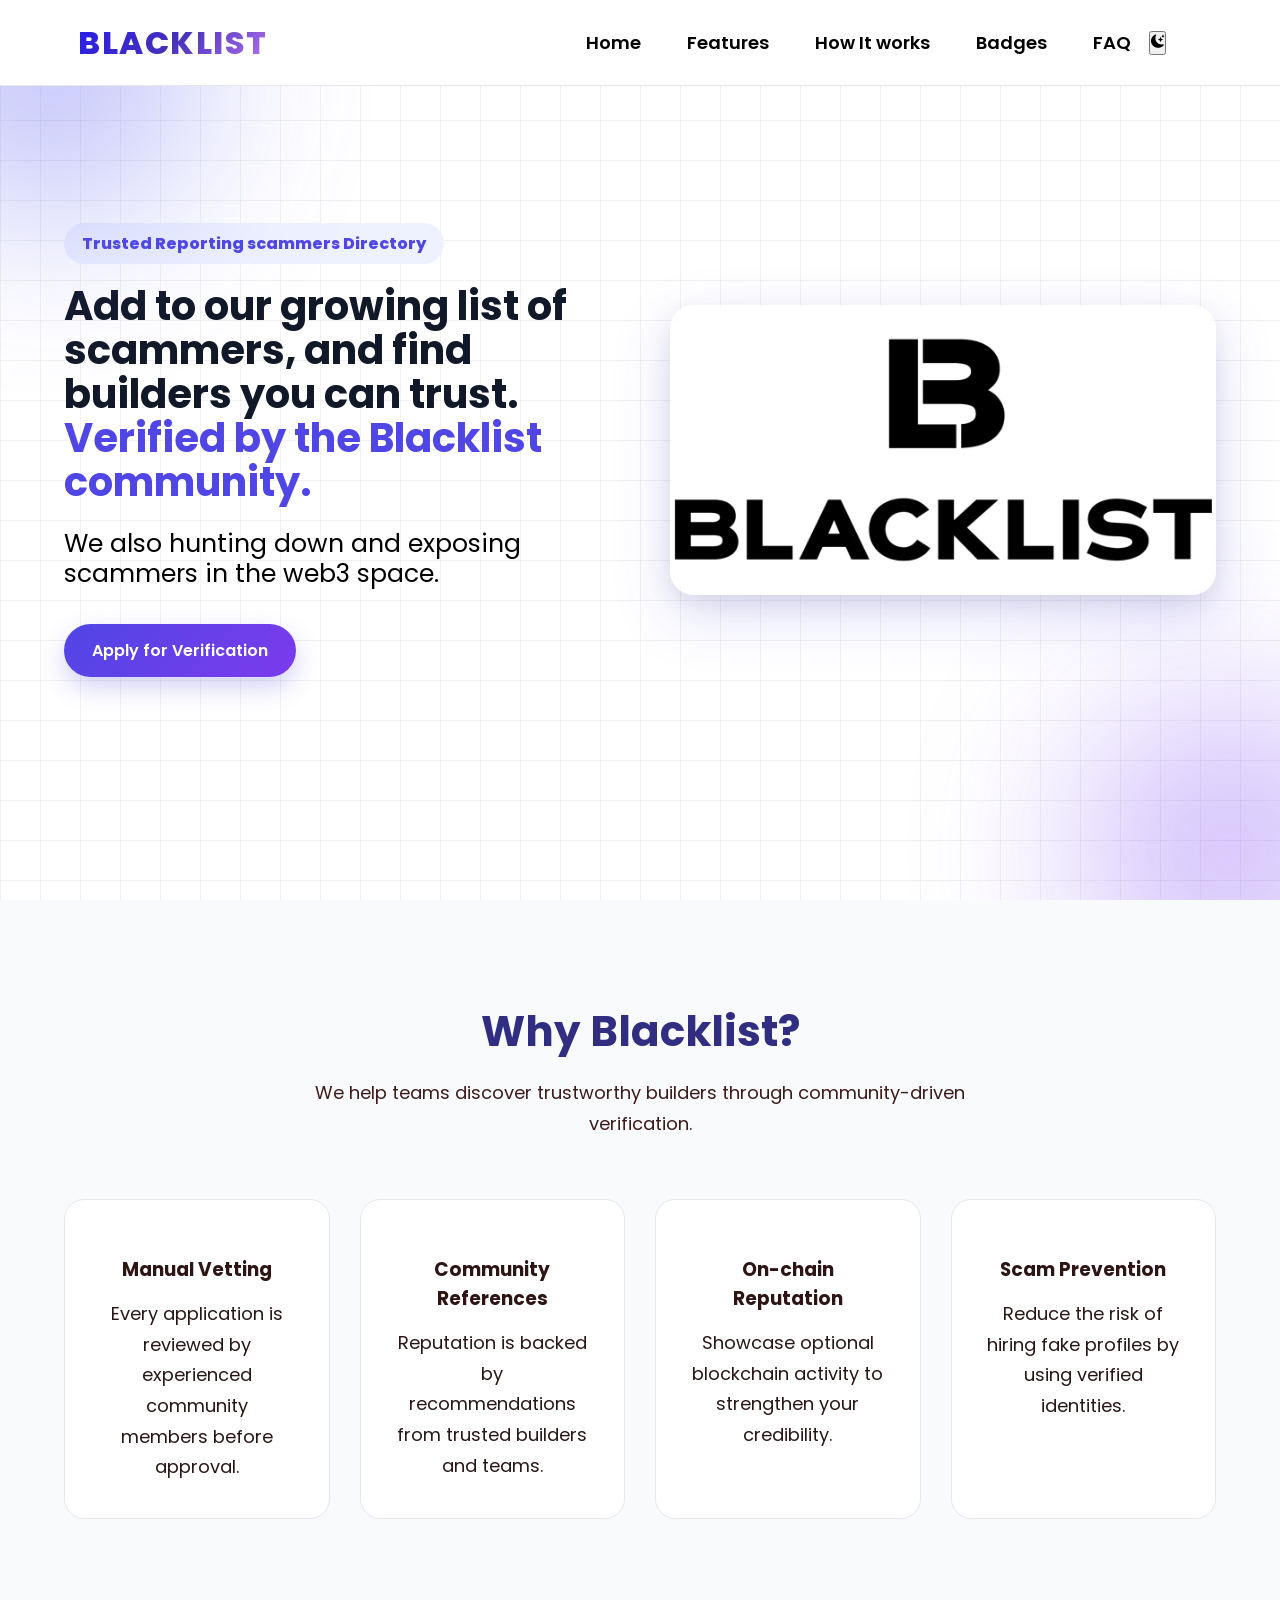
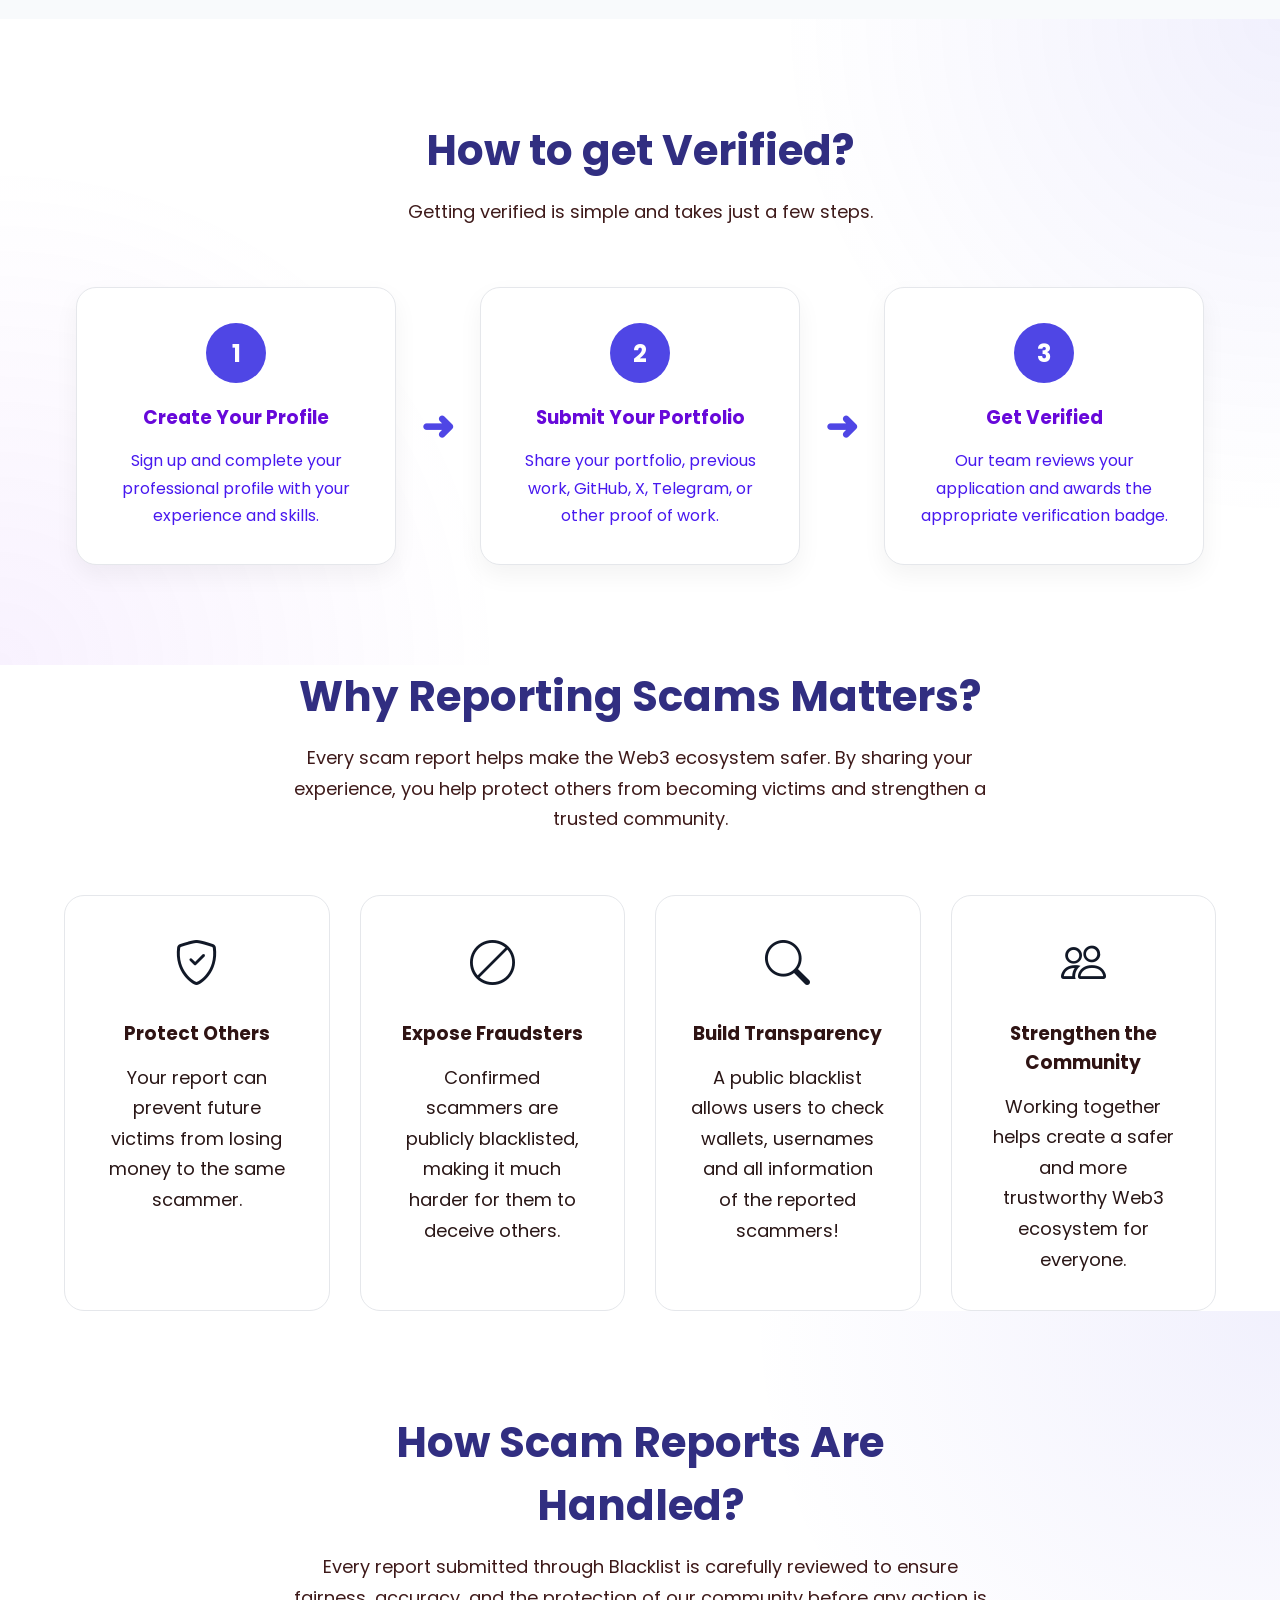
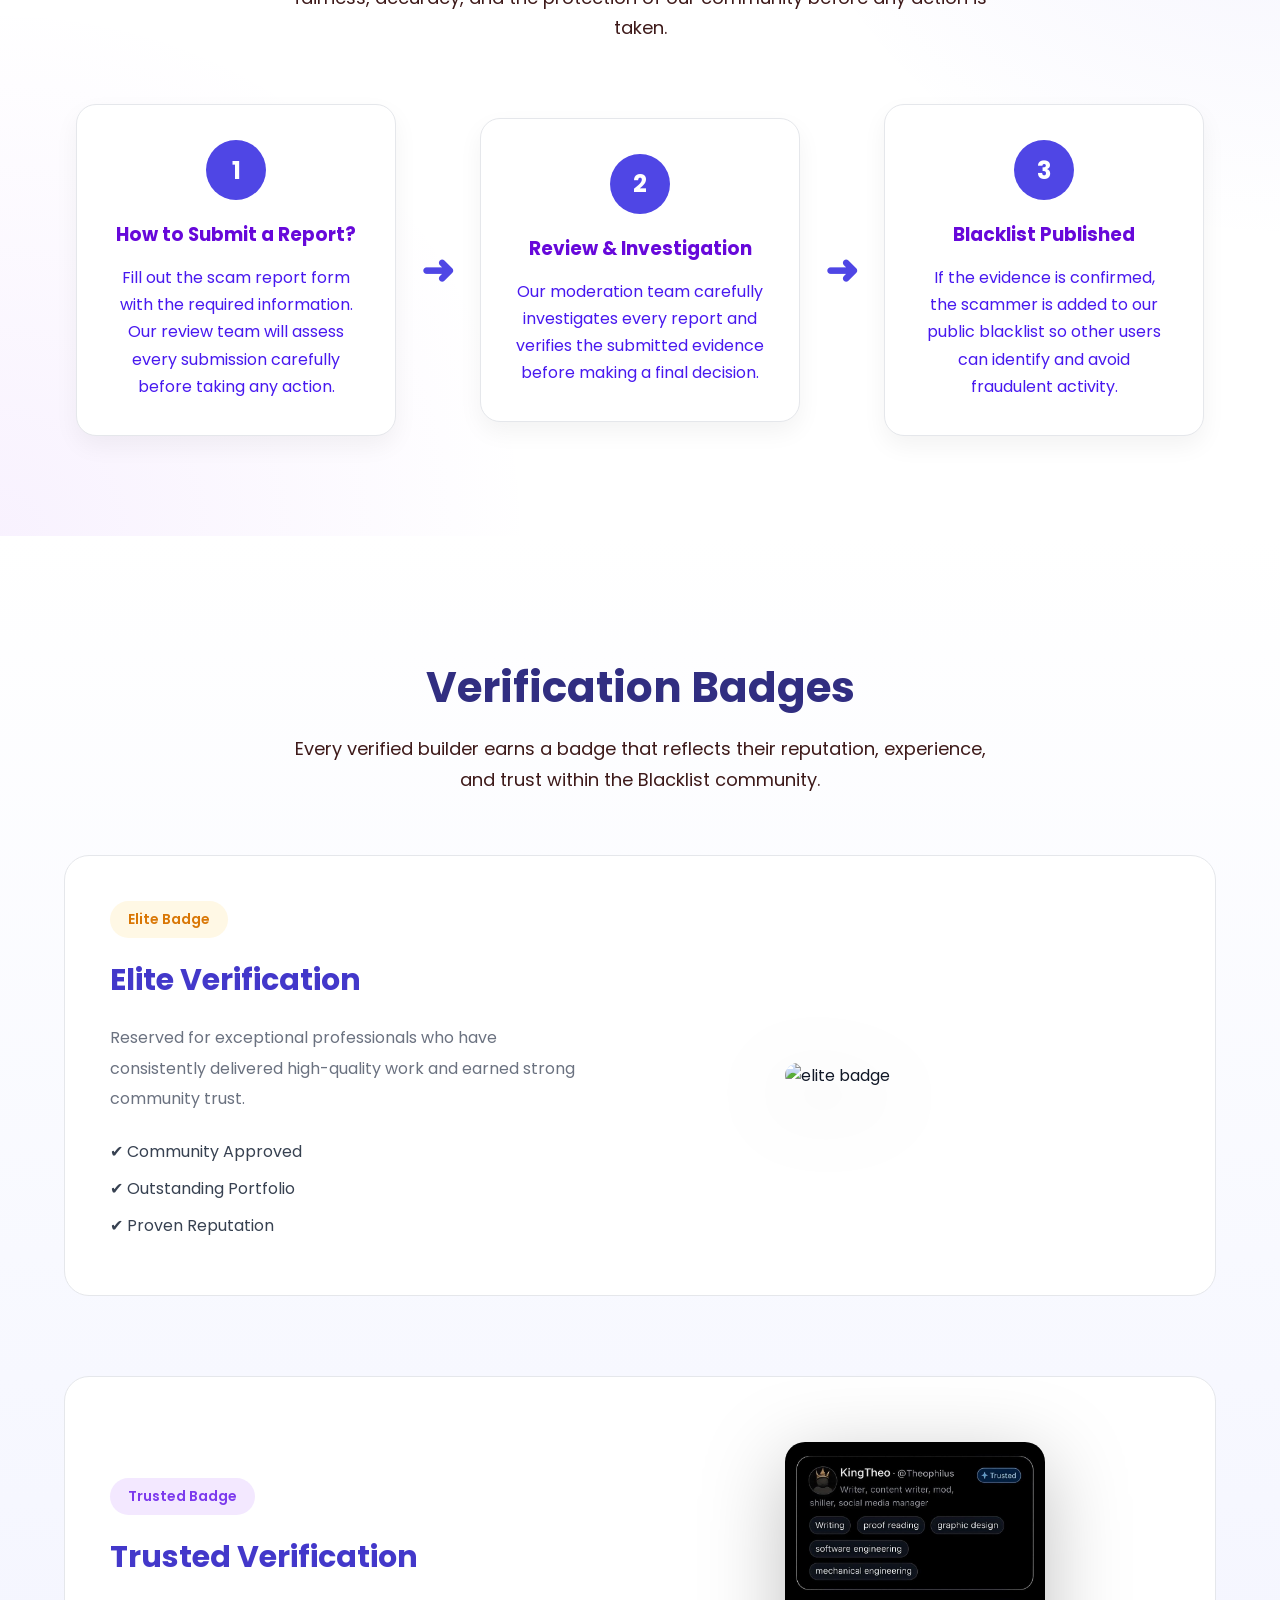
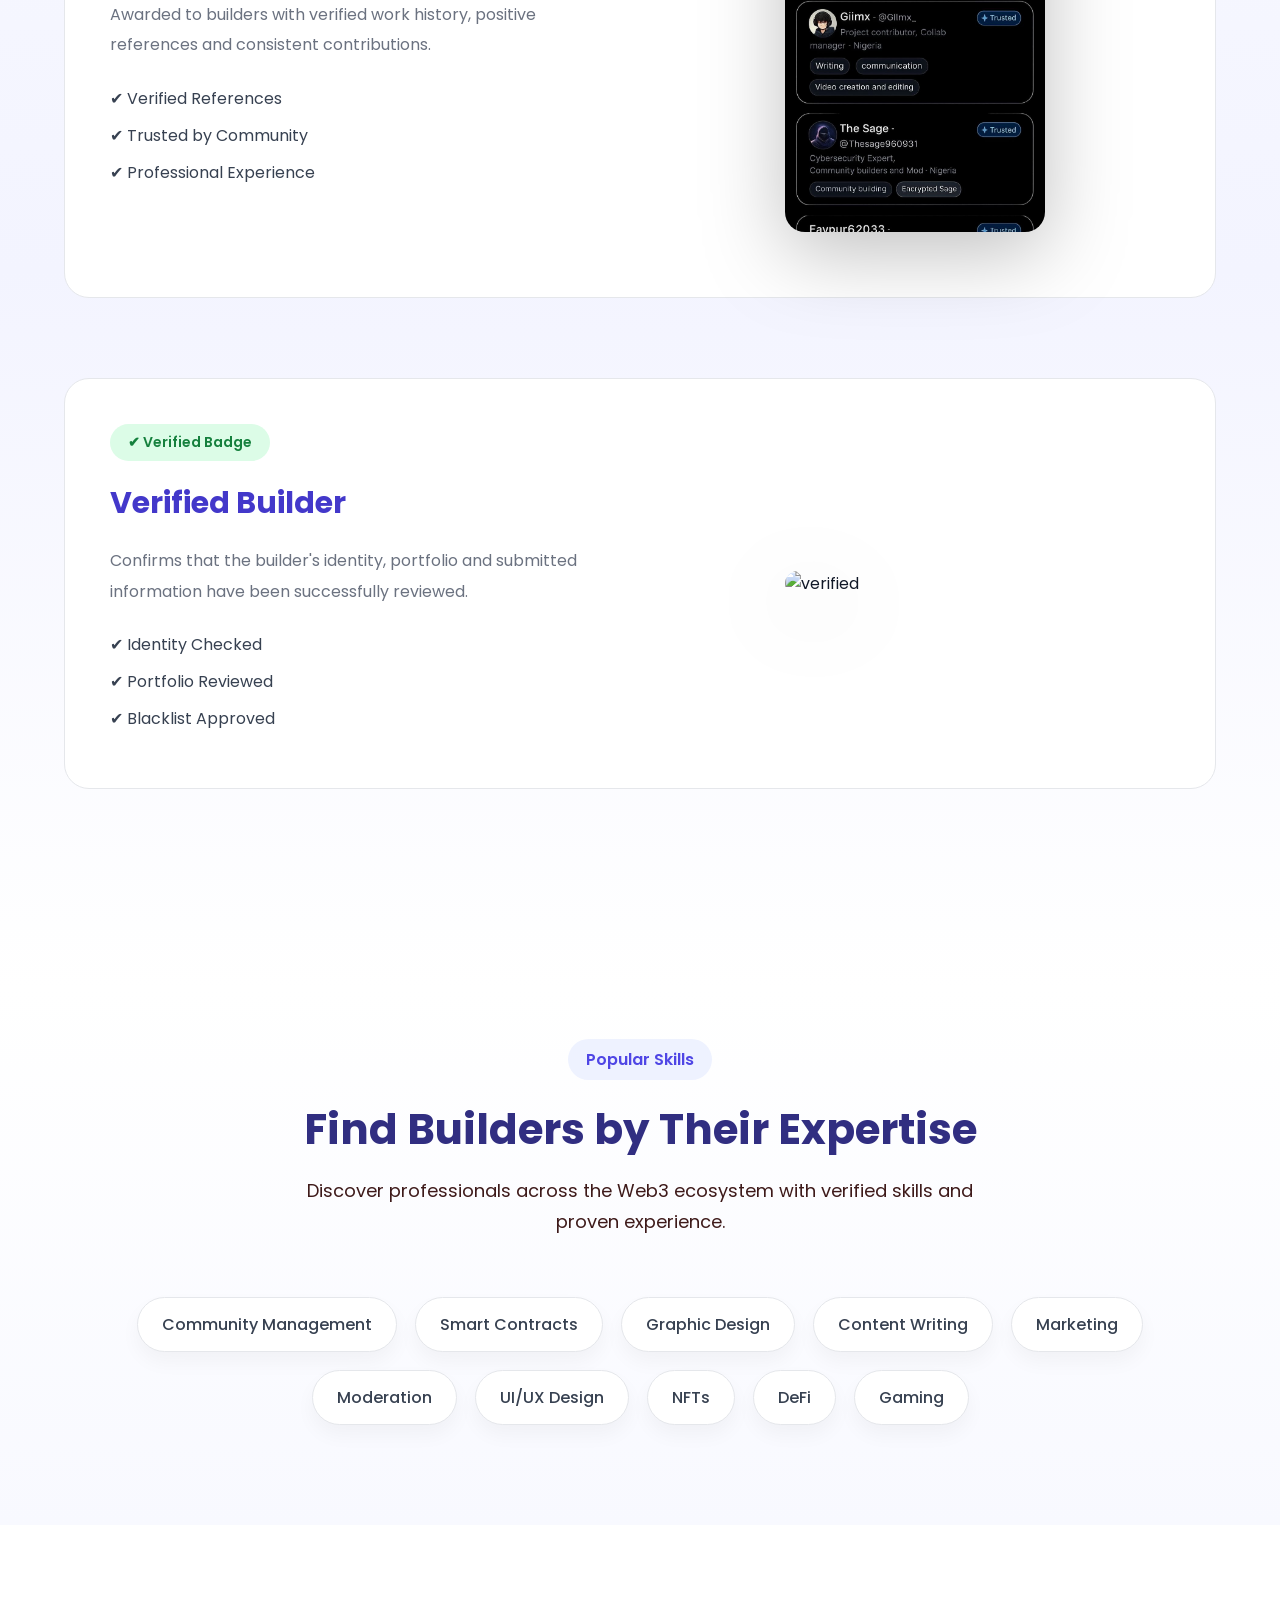
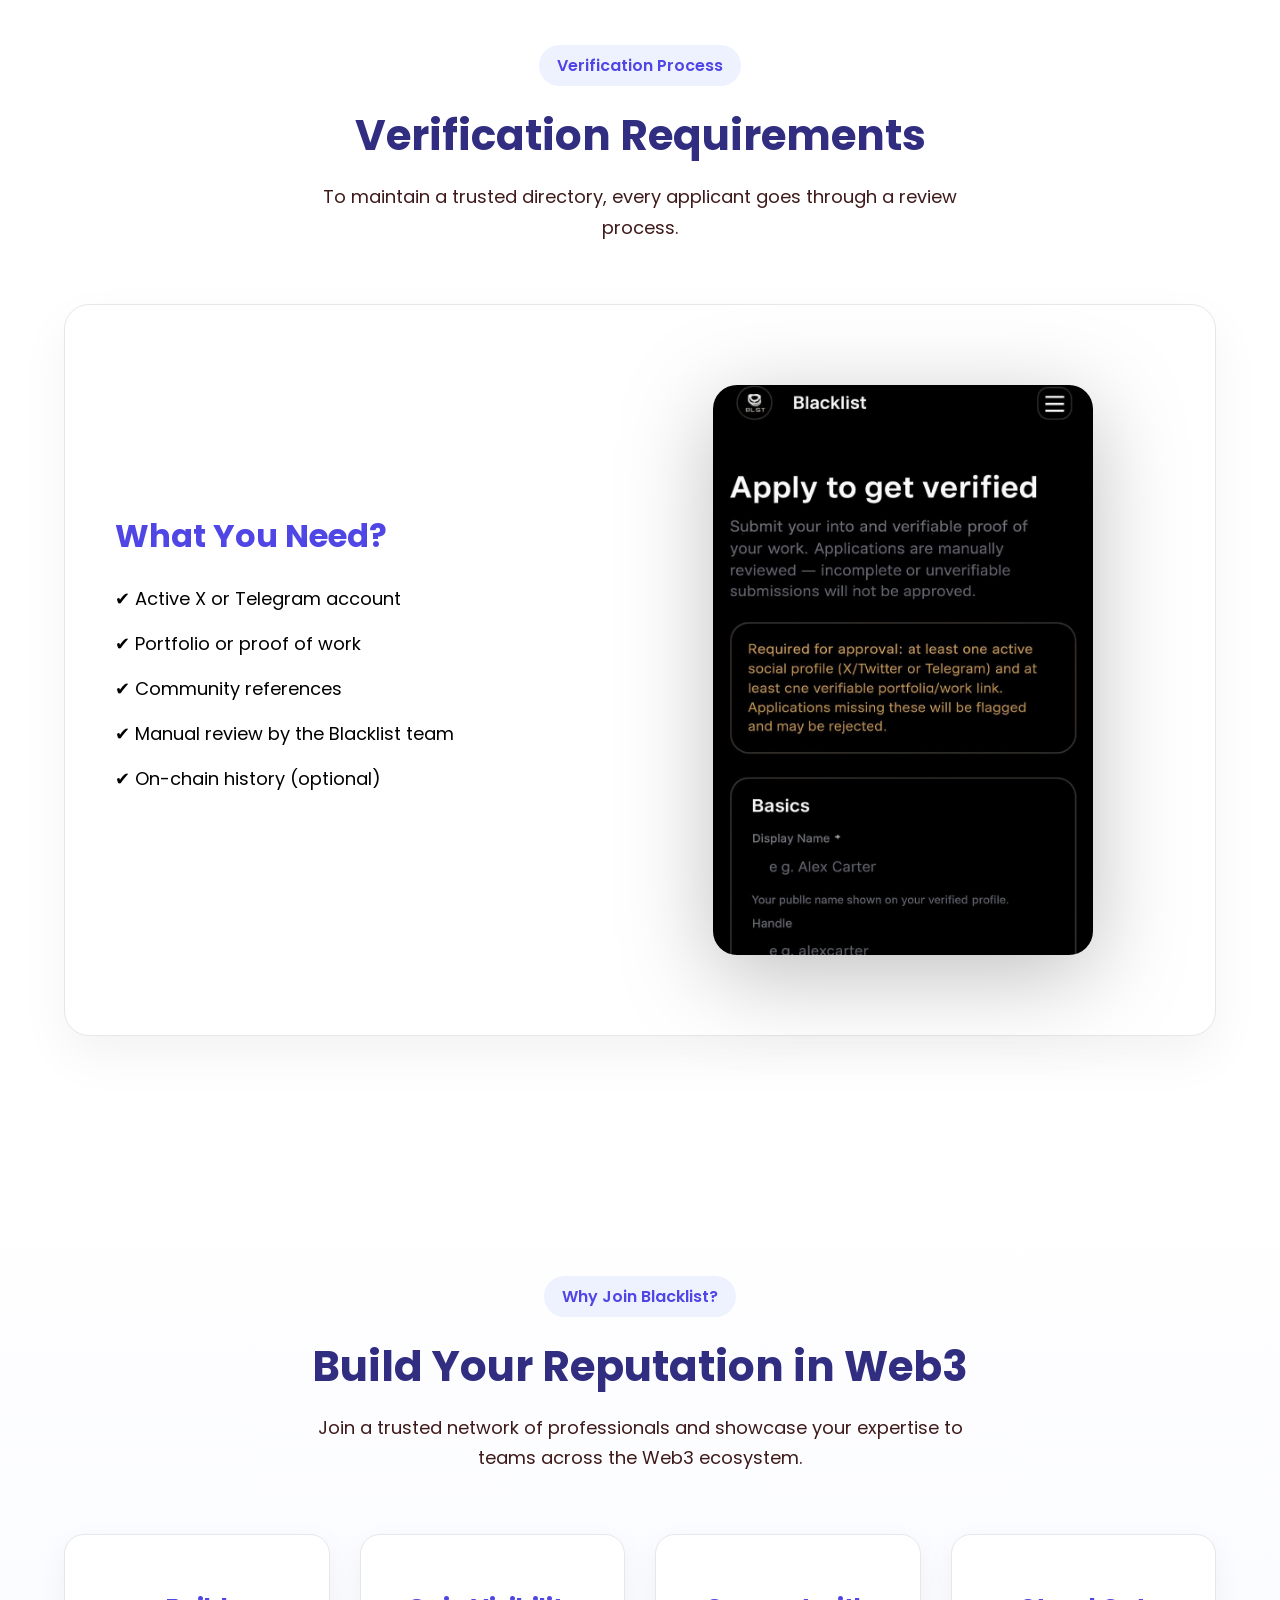
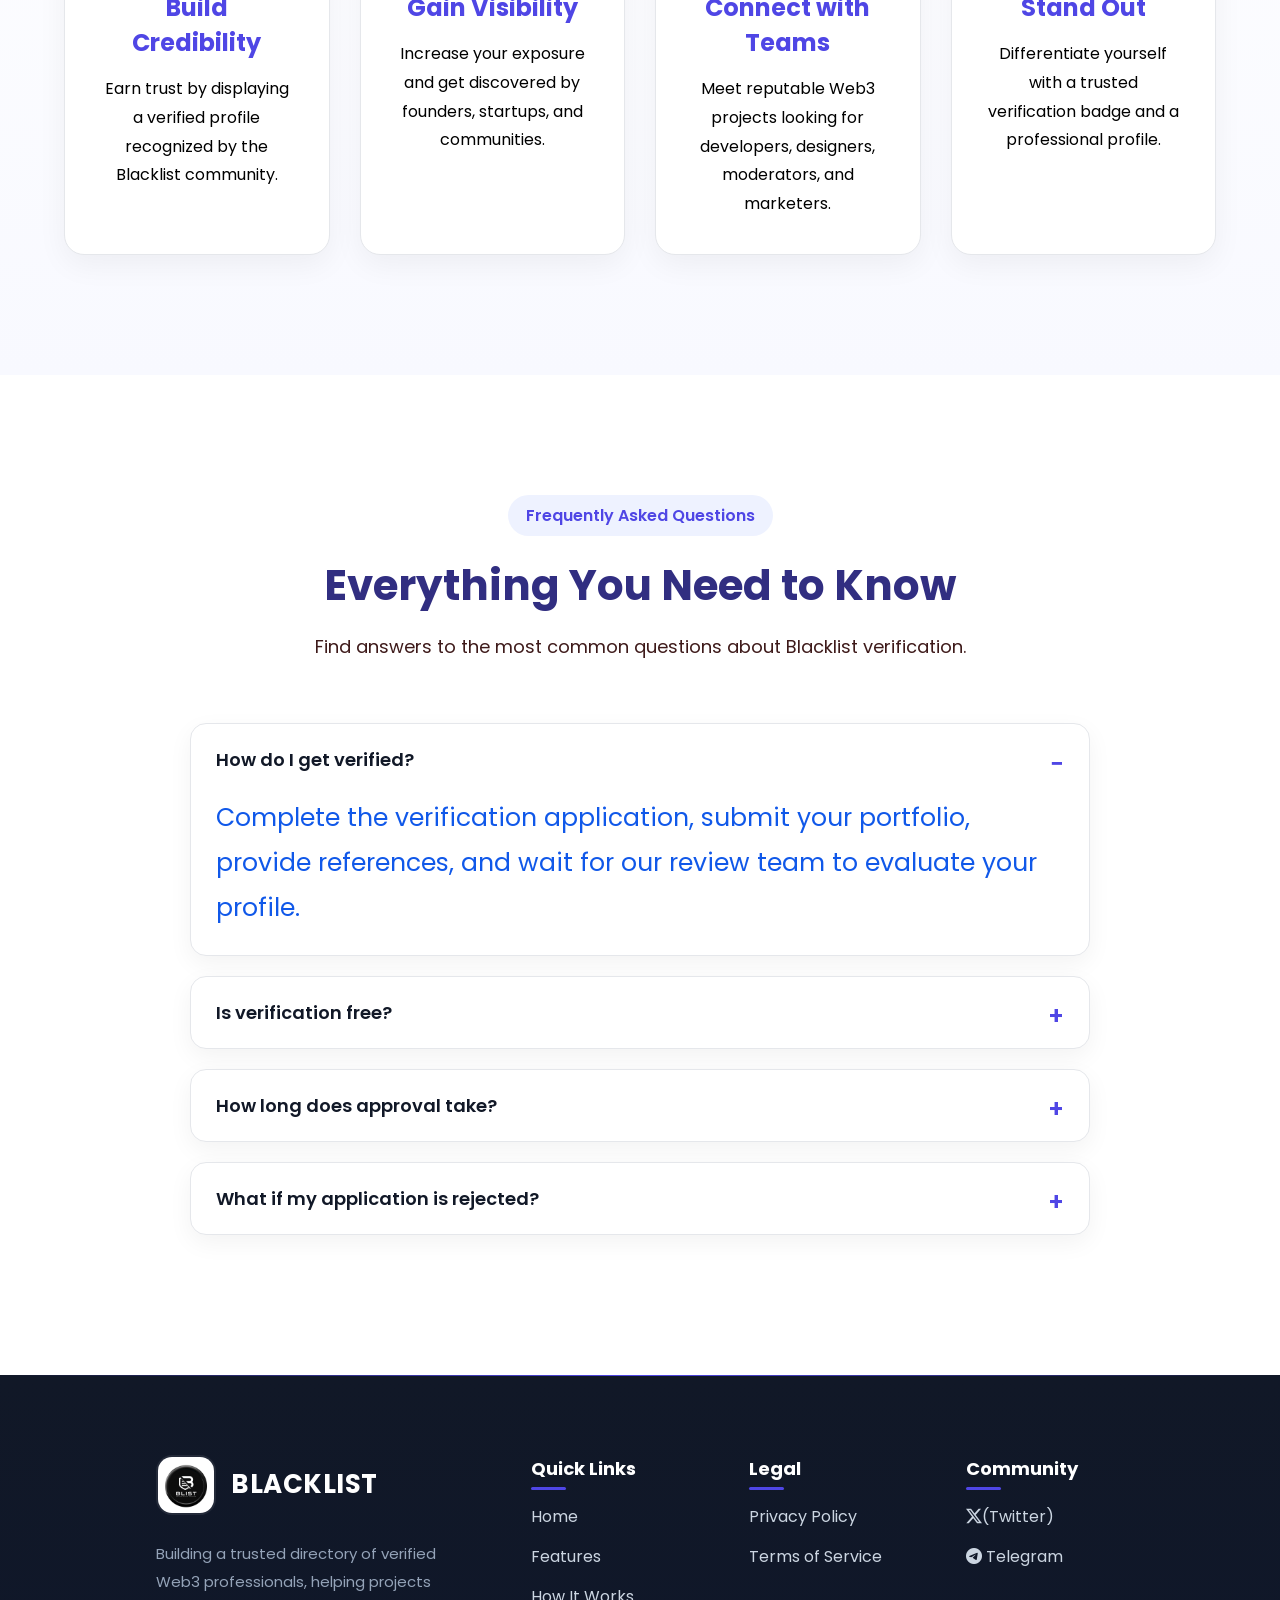
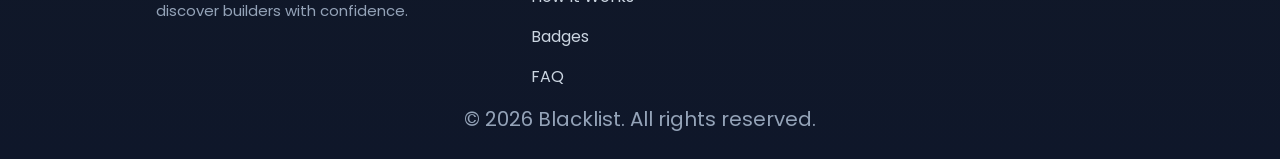
==== commit c5721c5c: "Update index.html" ====
--- a/index.html
+++ b/index.html
@@ -24,7 +24,7 @@
 
             <div class="brand">
                 <div class="logo">
-                    <img src="images/Blacklist3.jpg" alt="Blacklist Logo">
+                    <!-- <img src="images/Blacklist3.jpg" alt="Blacklist Logo"> -->
                 </div>
 
                 <h1>BLACKLIST</h1>
@@ -705,4 +705,4 @@
 
 </body>
 
-</html>+</html>
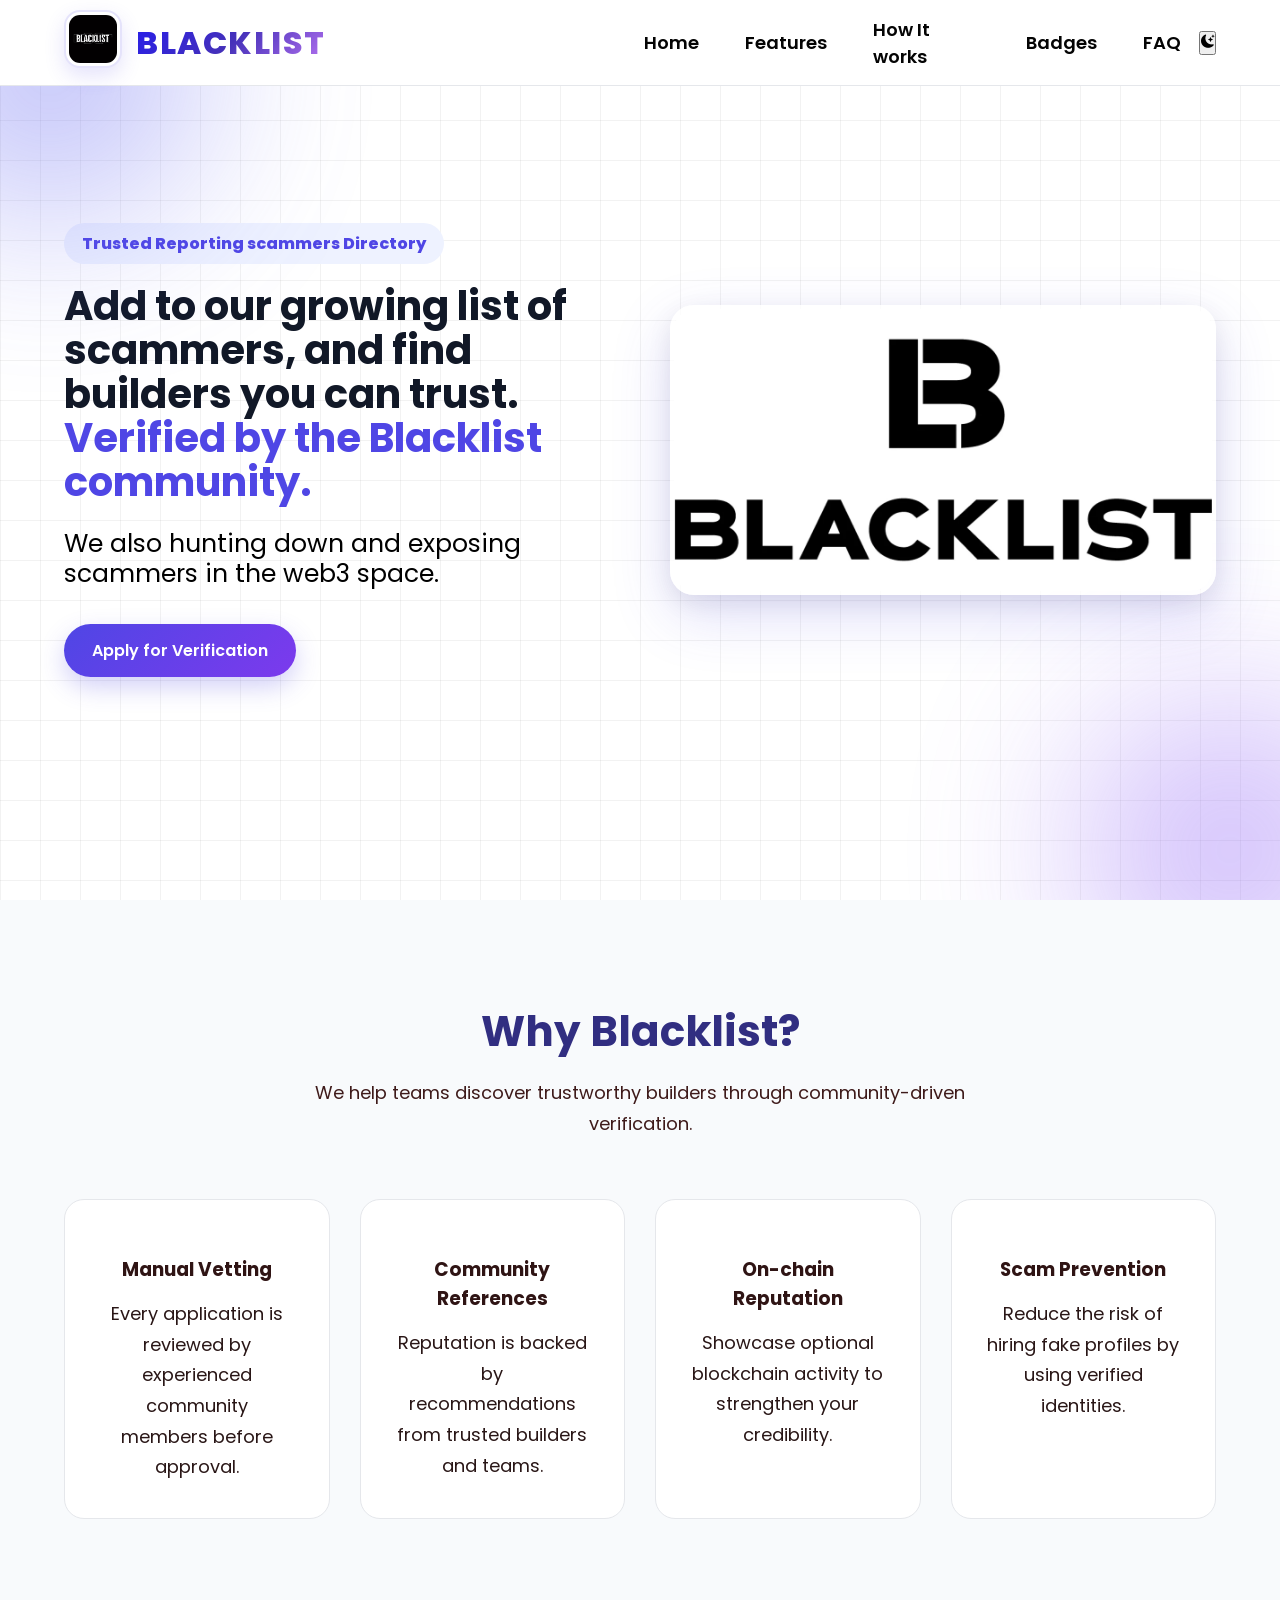
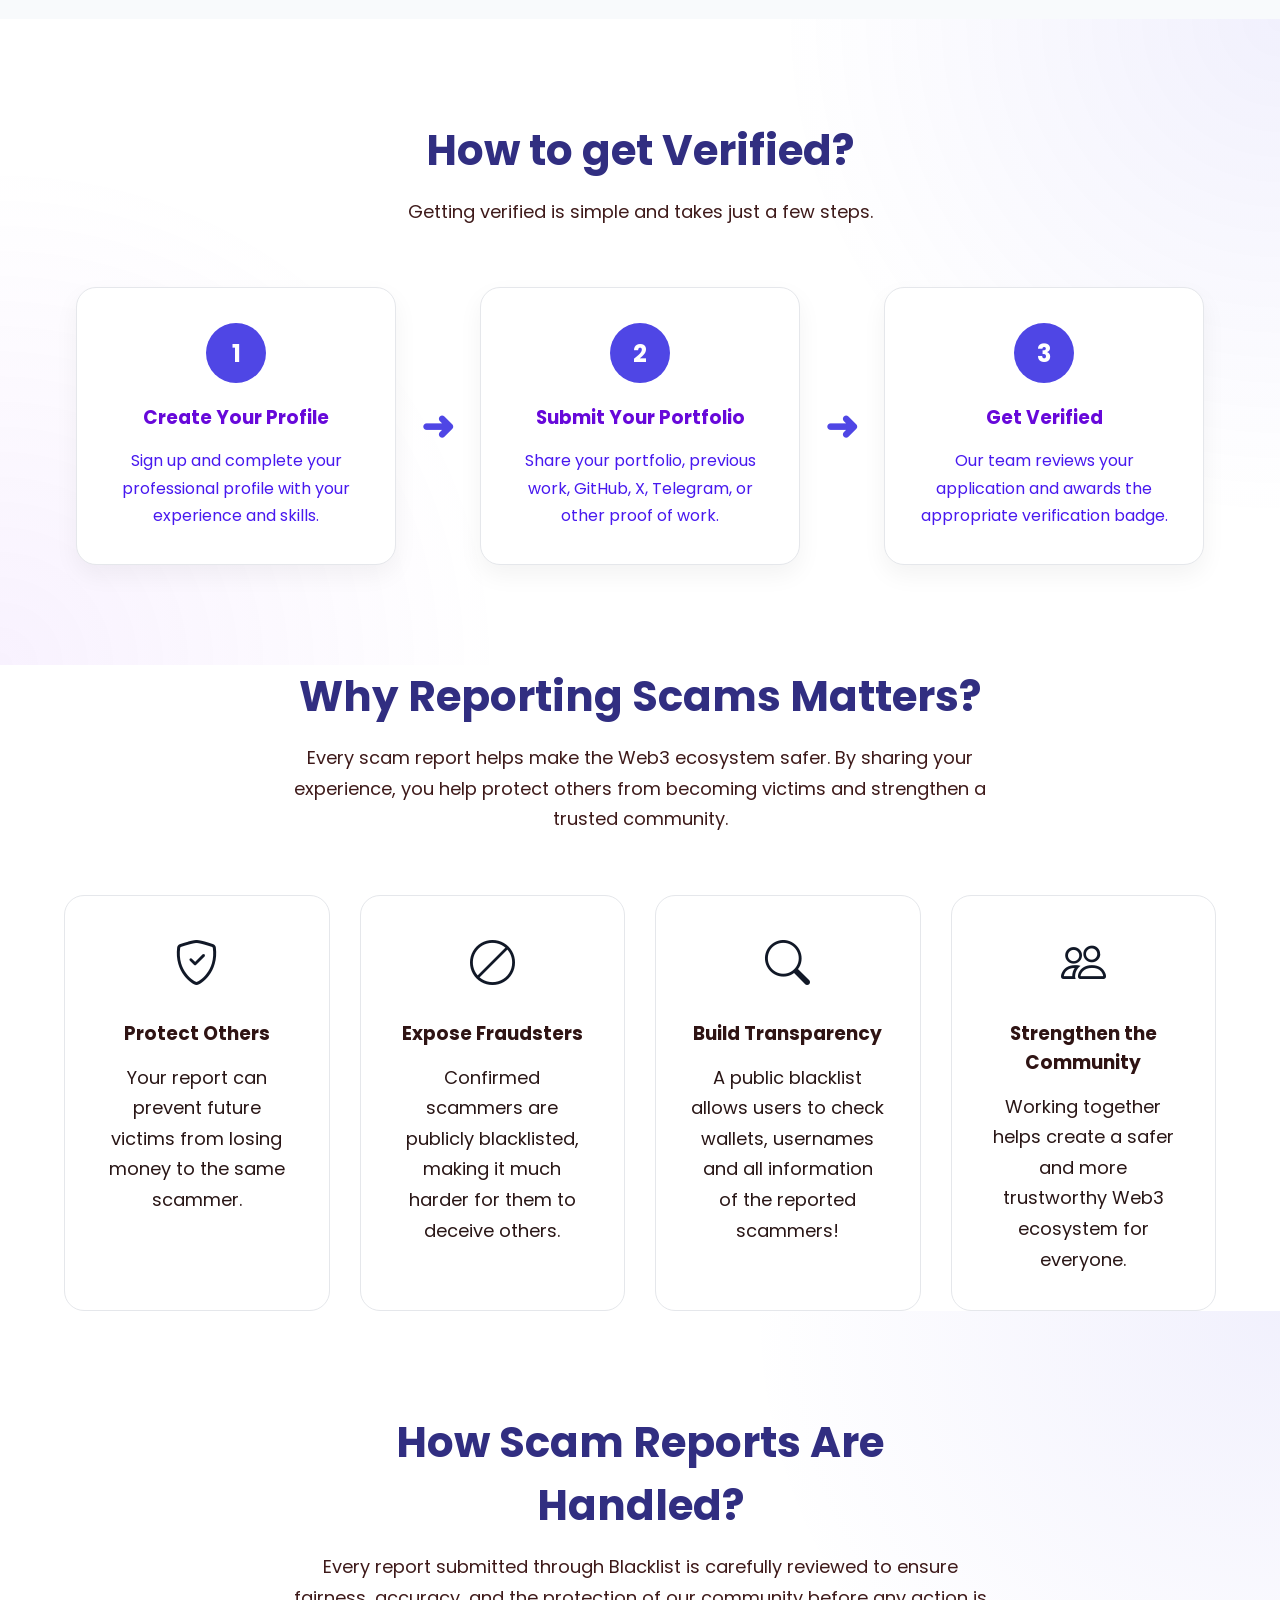
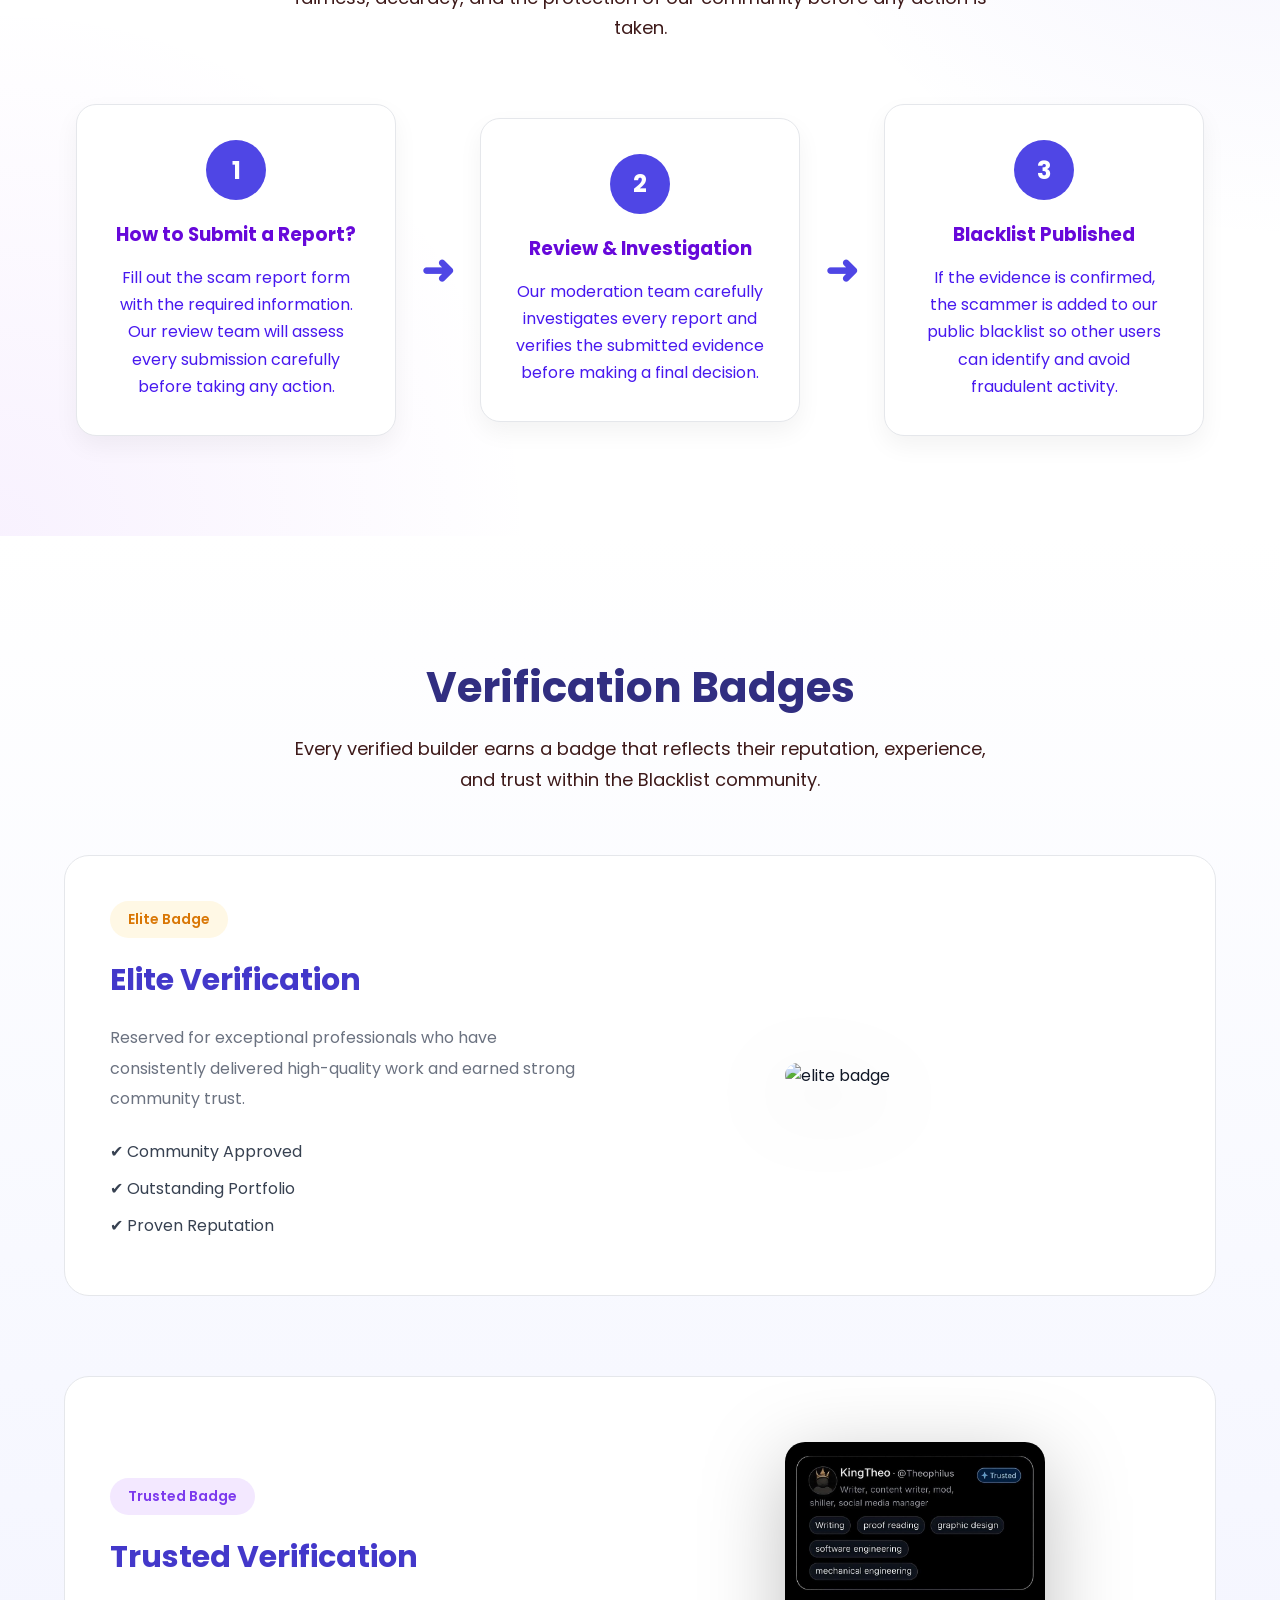
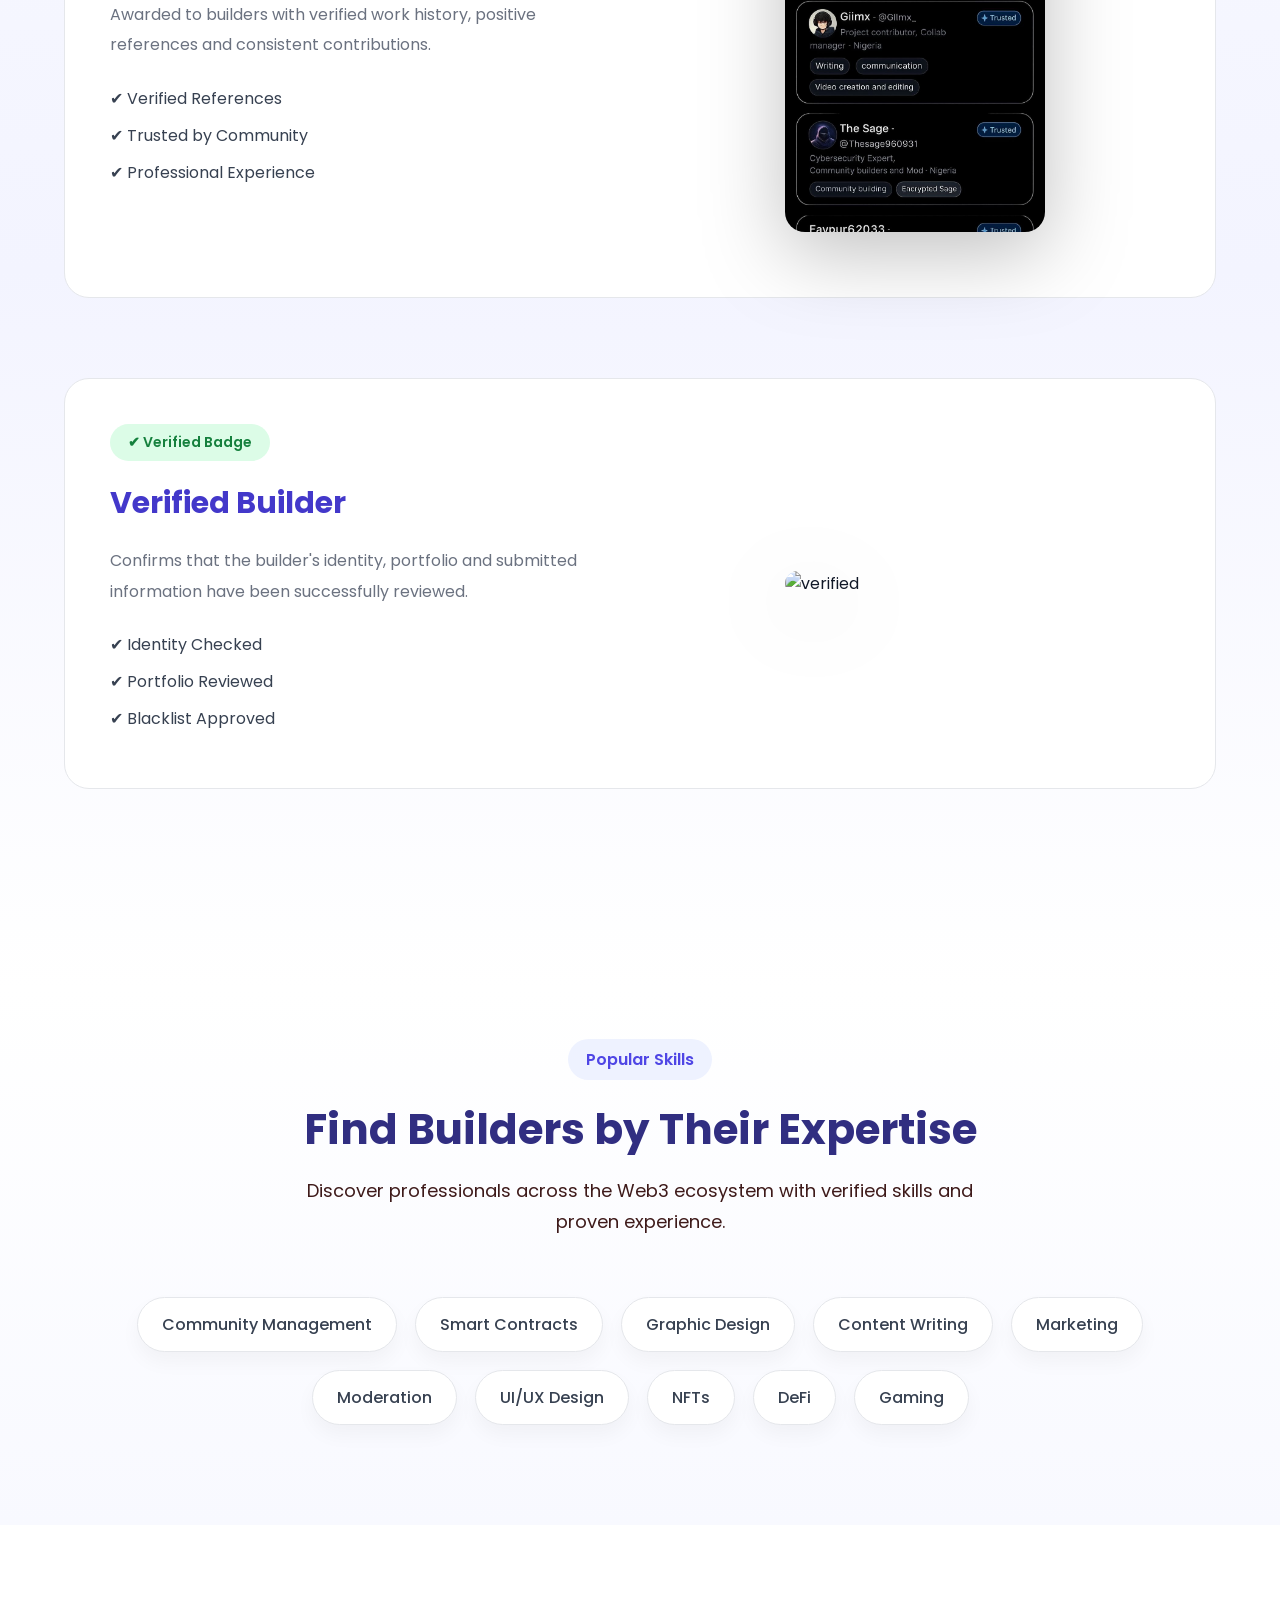
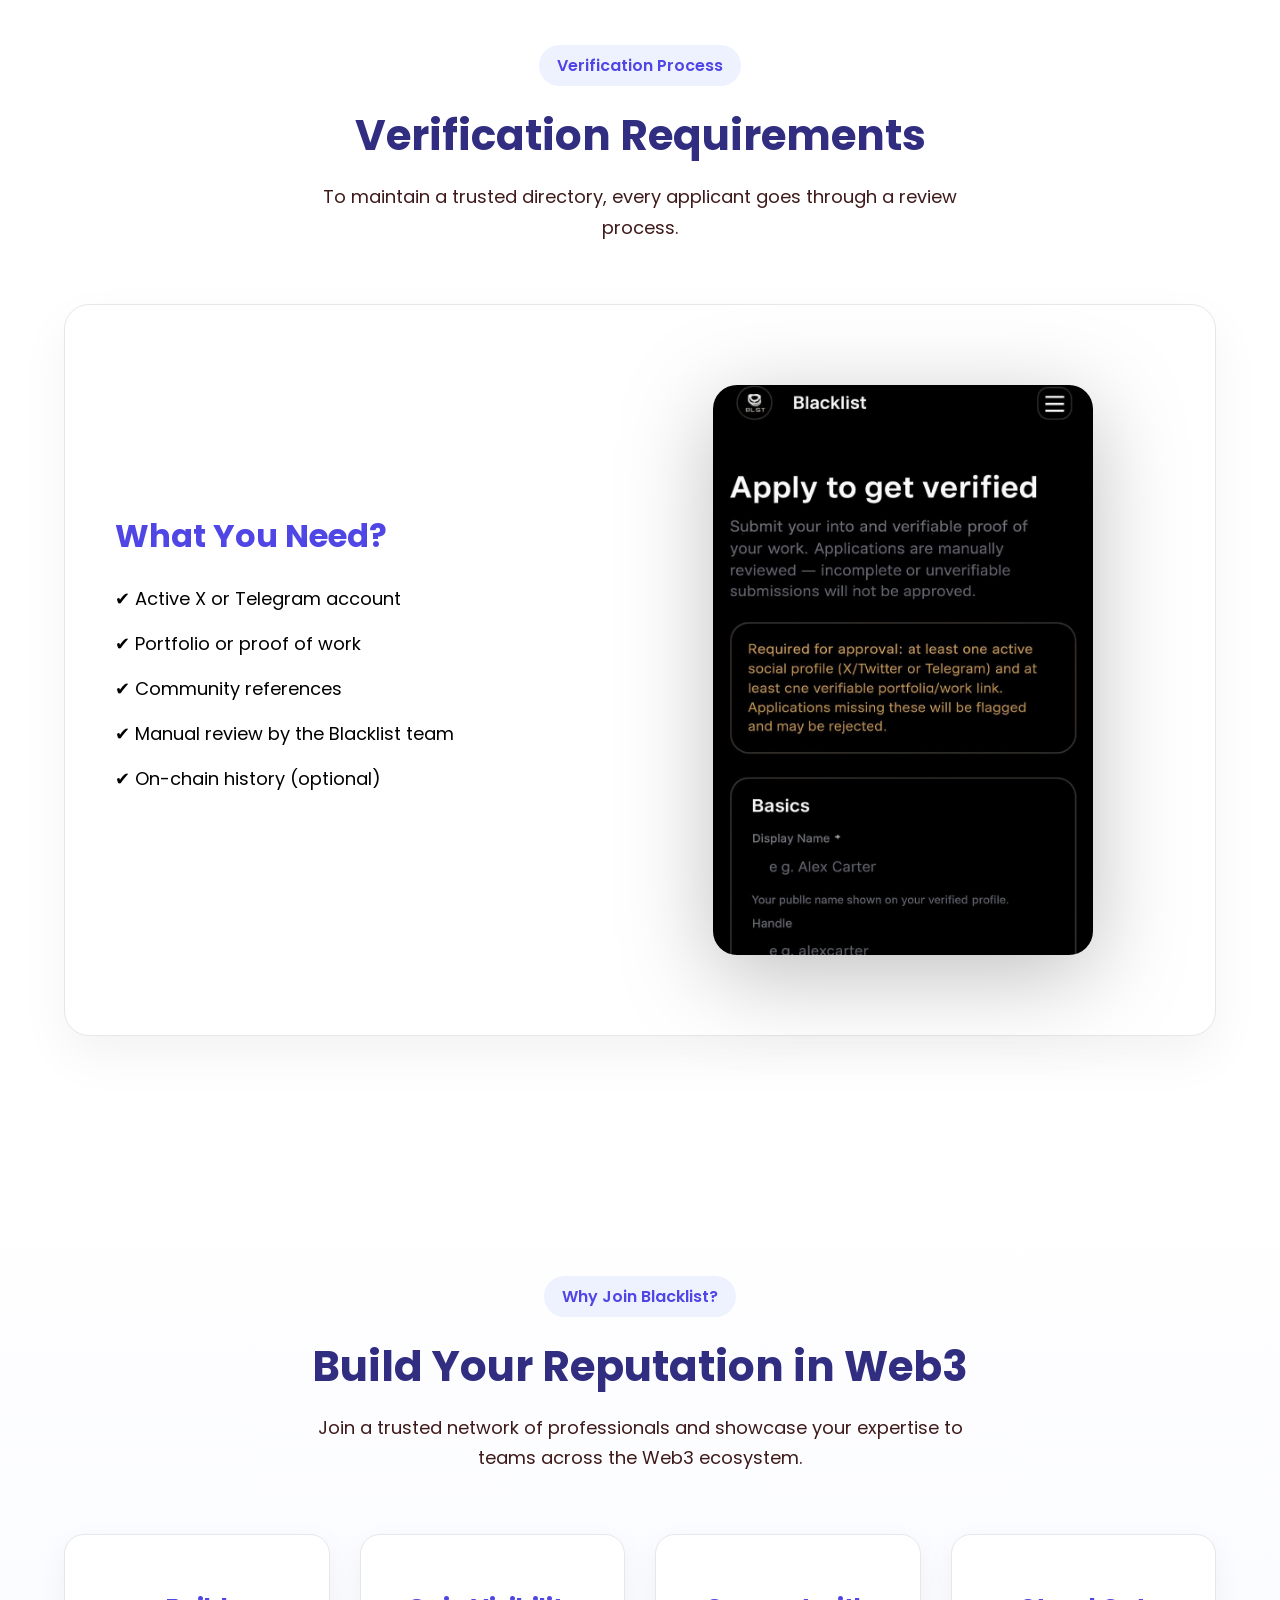
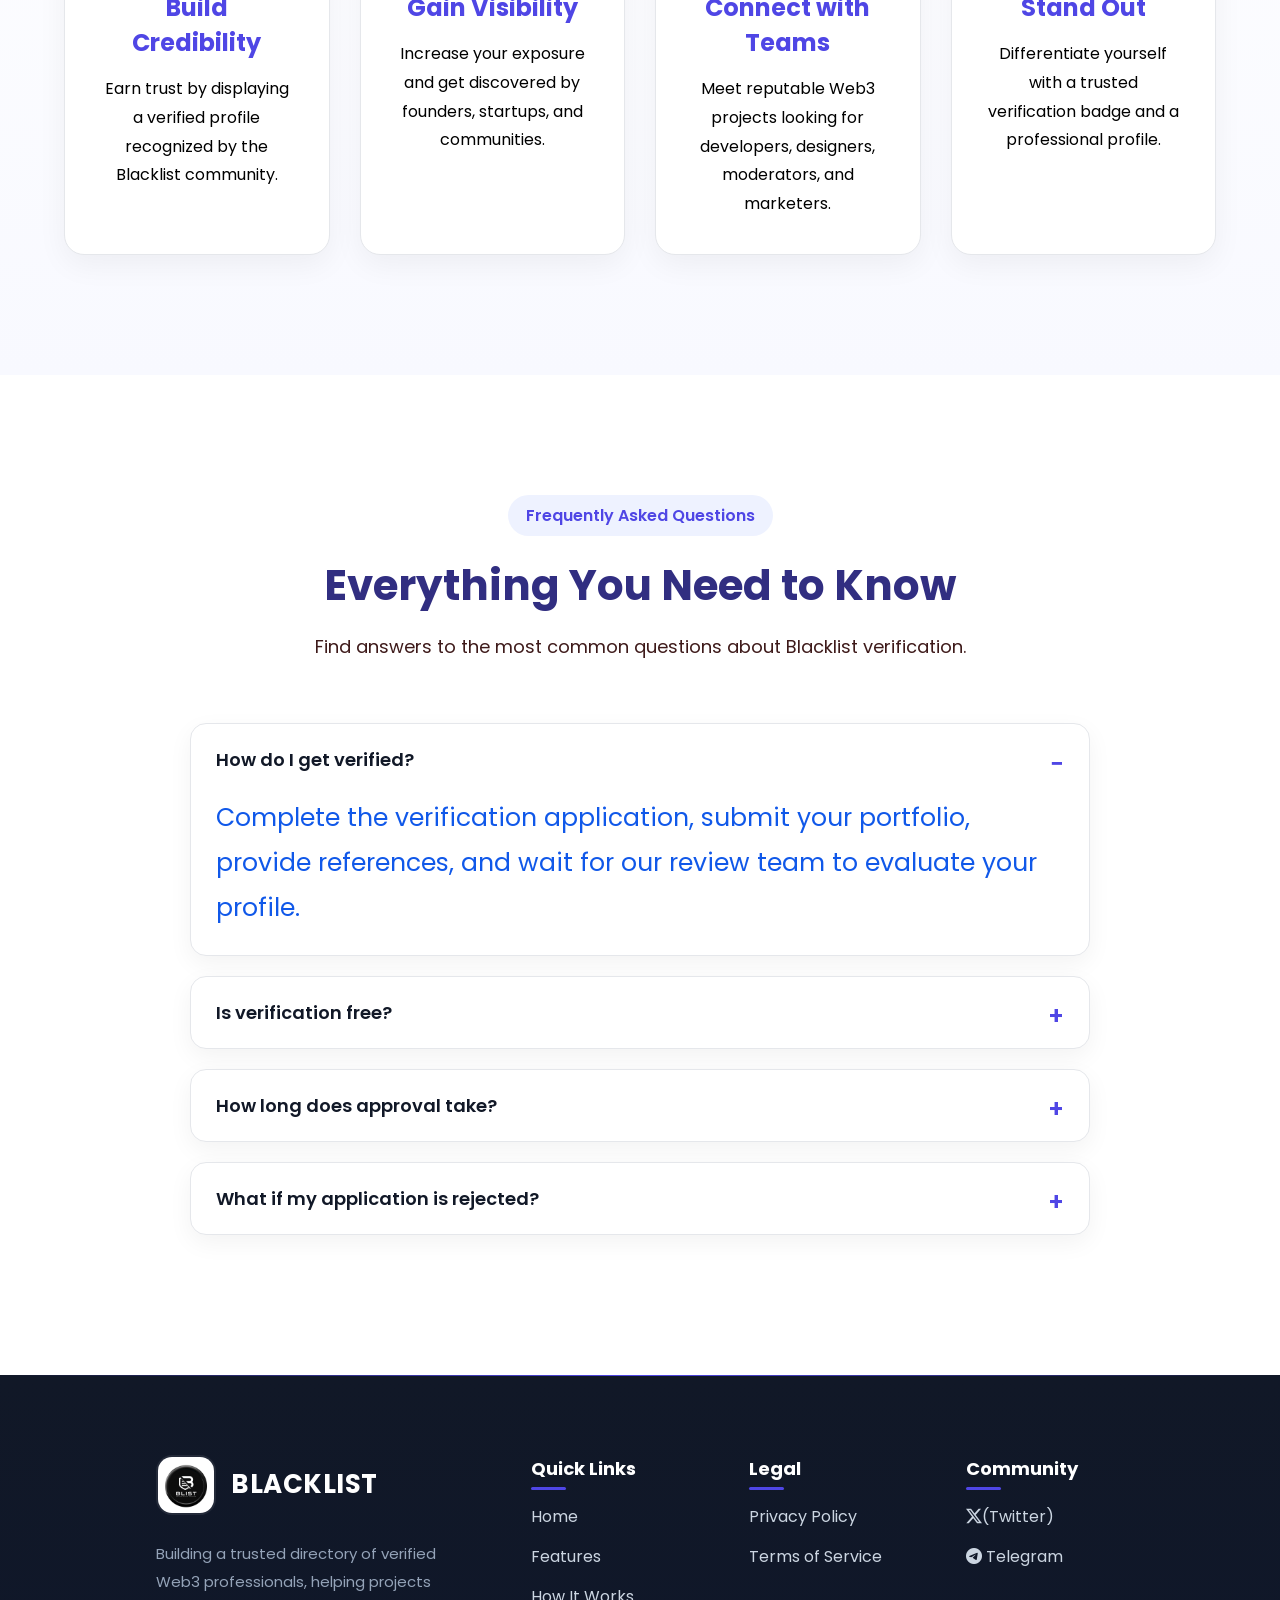
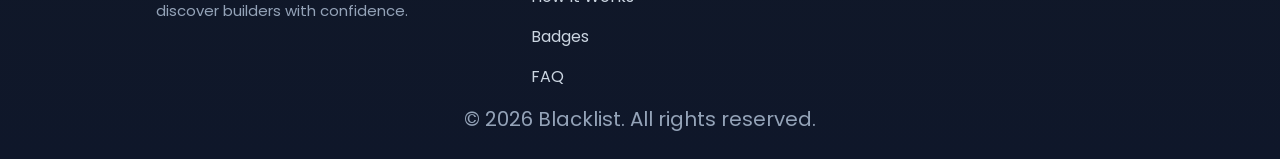
==== commit dcf62dc8: "Update index.html" ====
--- a/index.html
+++ b/index.html
@@ -24,7 +24,7 @@
 
             <div class="brand">
                 <div class="logo">
-                    <!-- <img src="images/Blacklist3.jpg" alt="Blacklist Logo"> -->
+                    <img src="images/Blacklist3.jpg" alt="Blacklist Logo">
                 </div>
 
                 <h1>BLACKLIST</h1>
